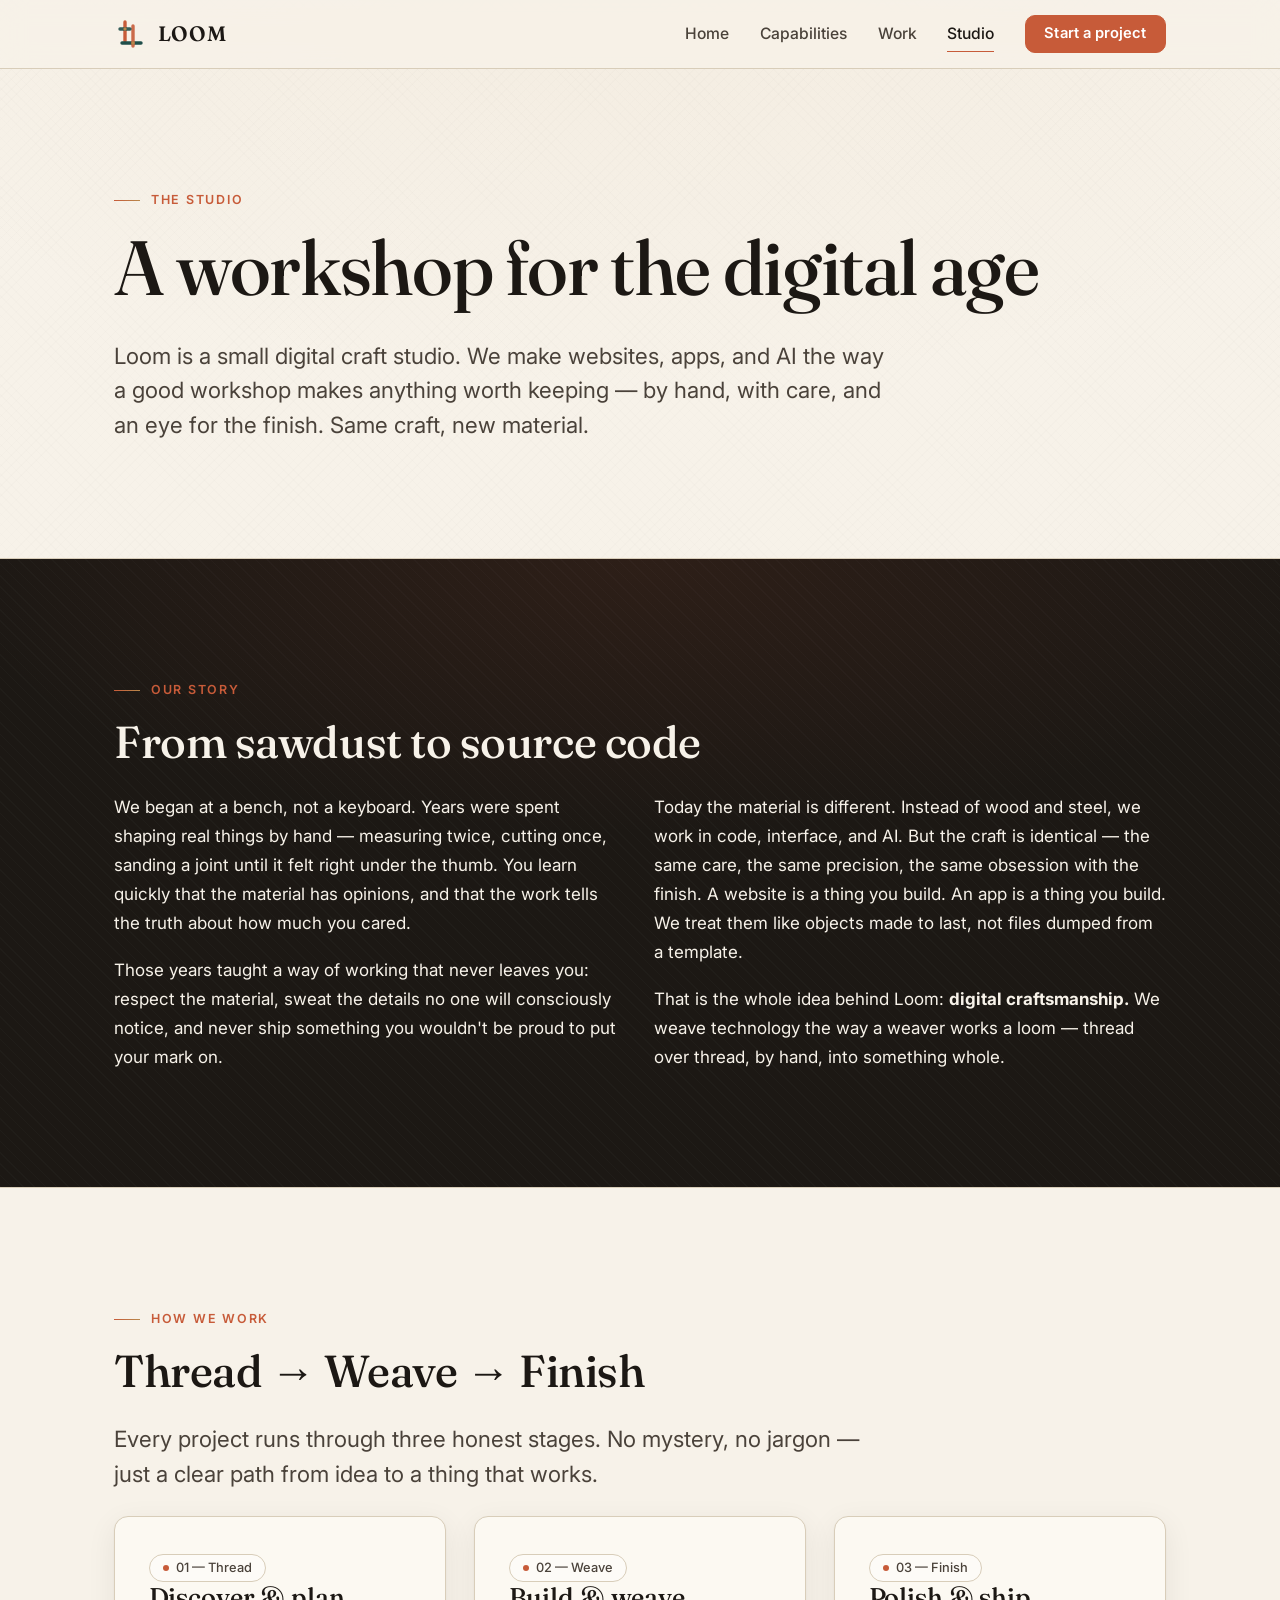
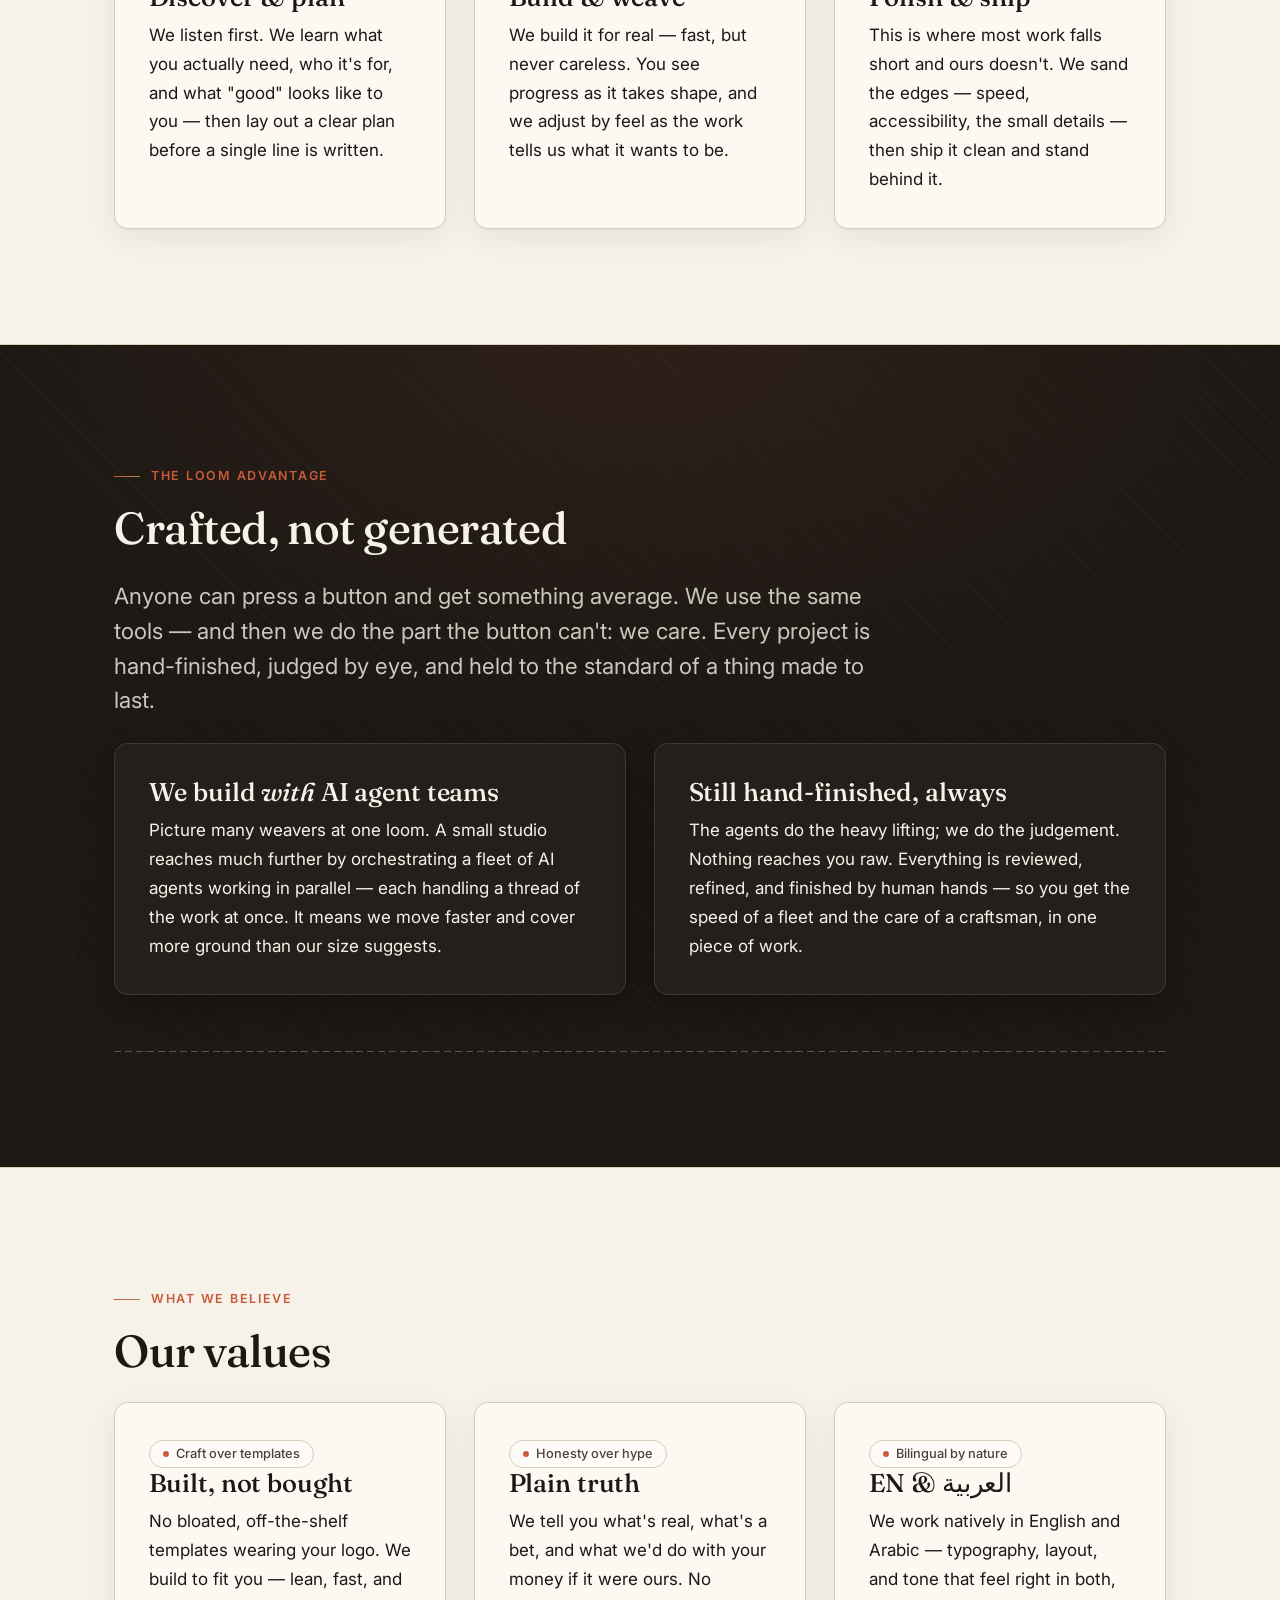
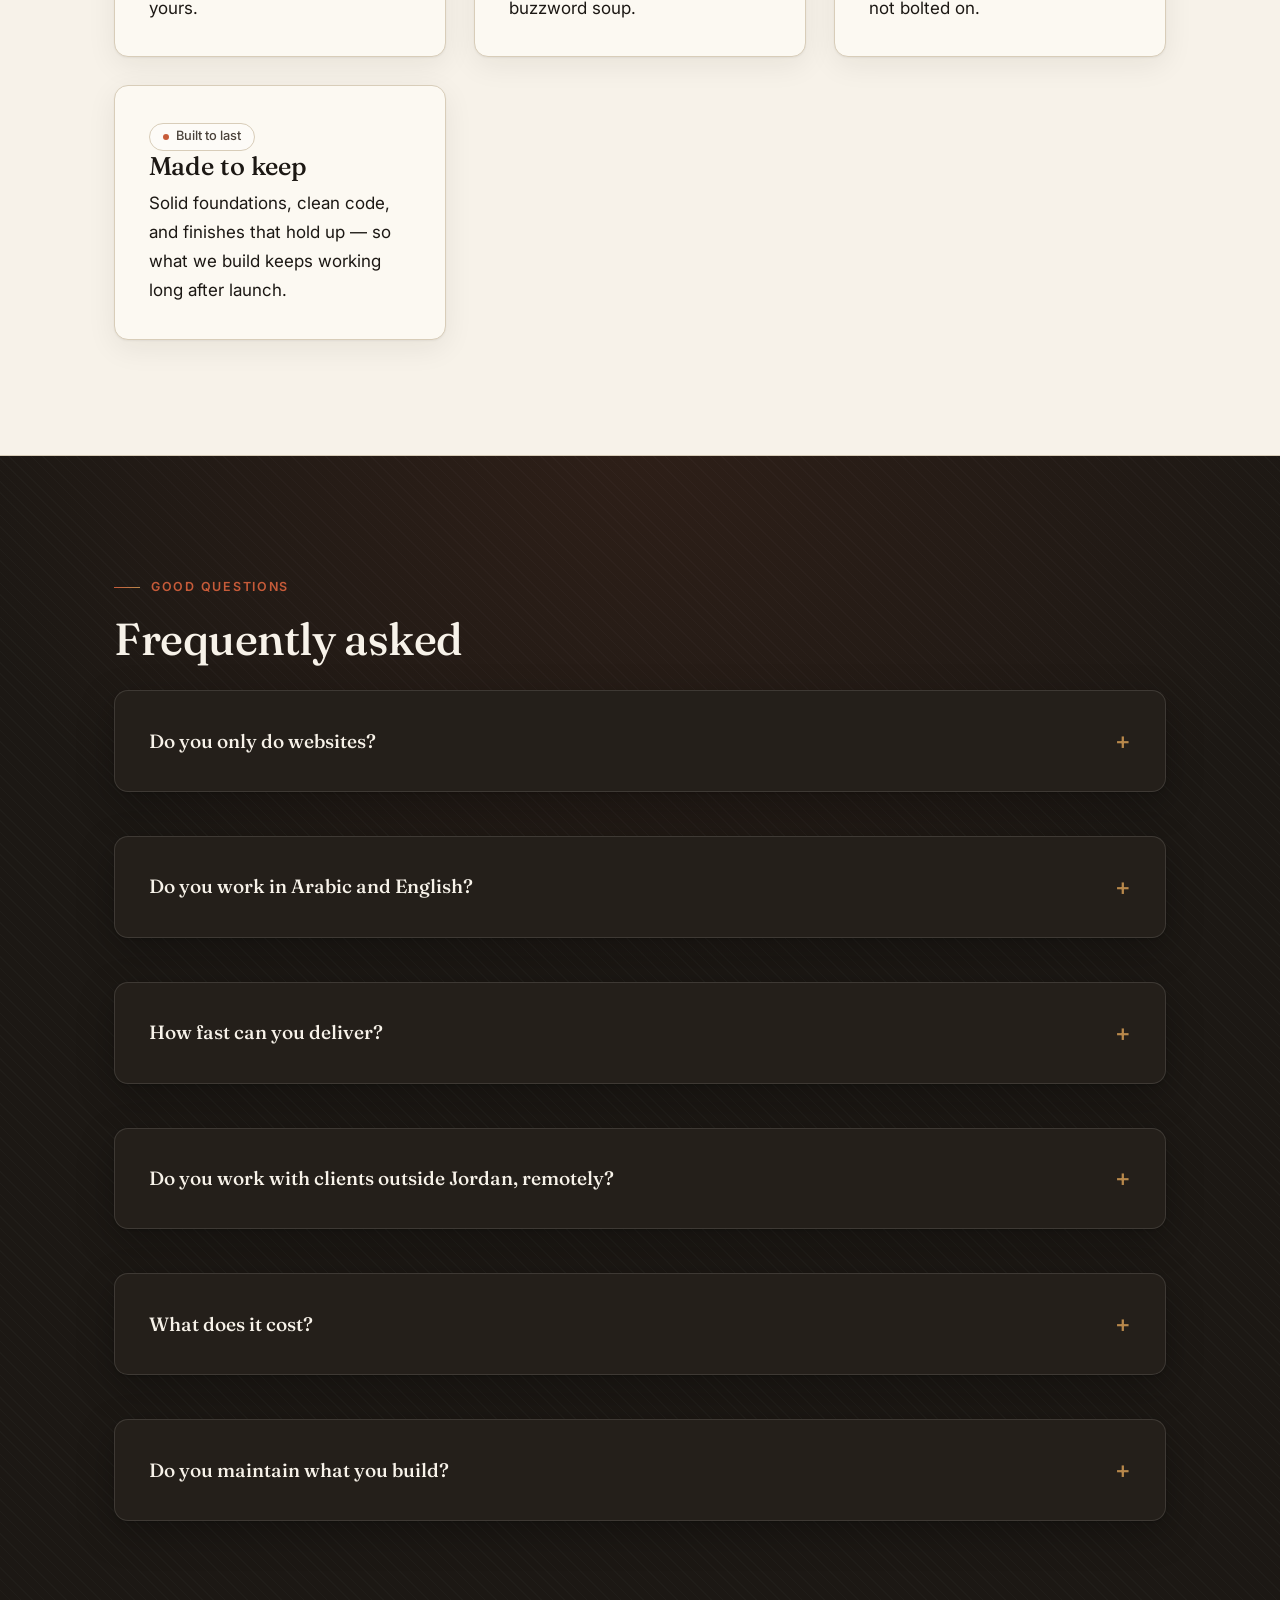
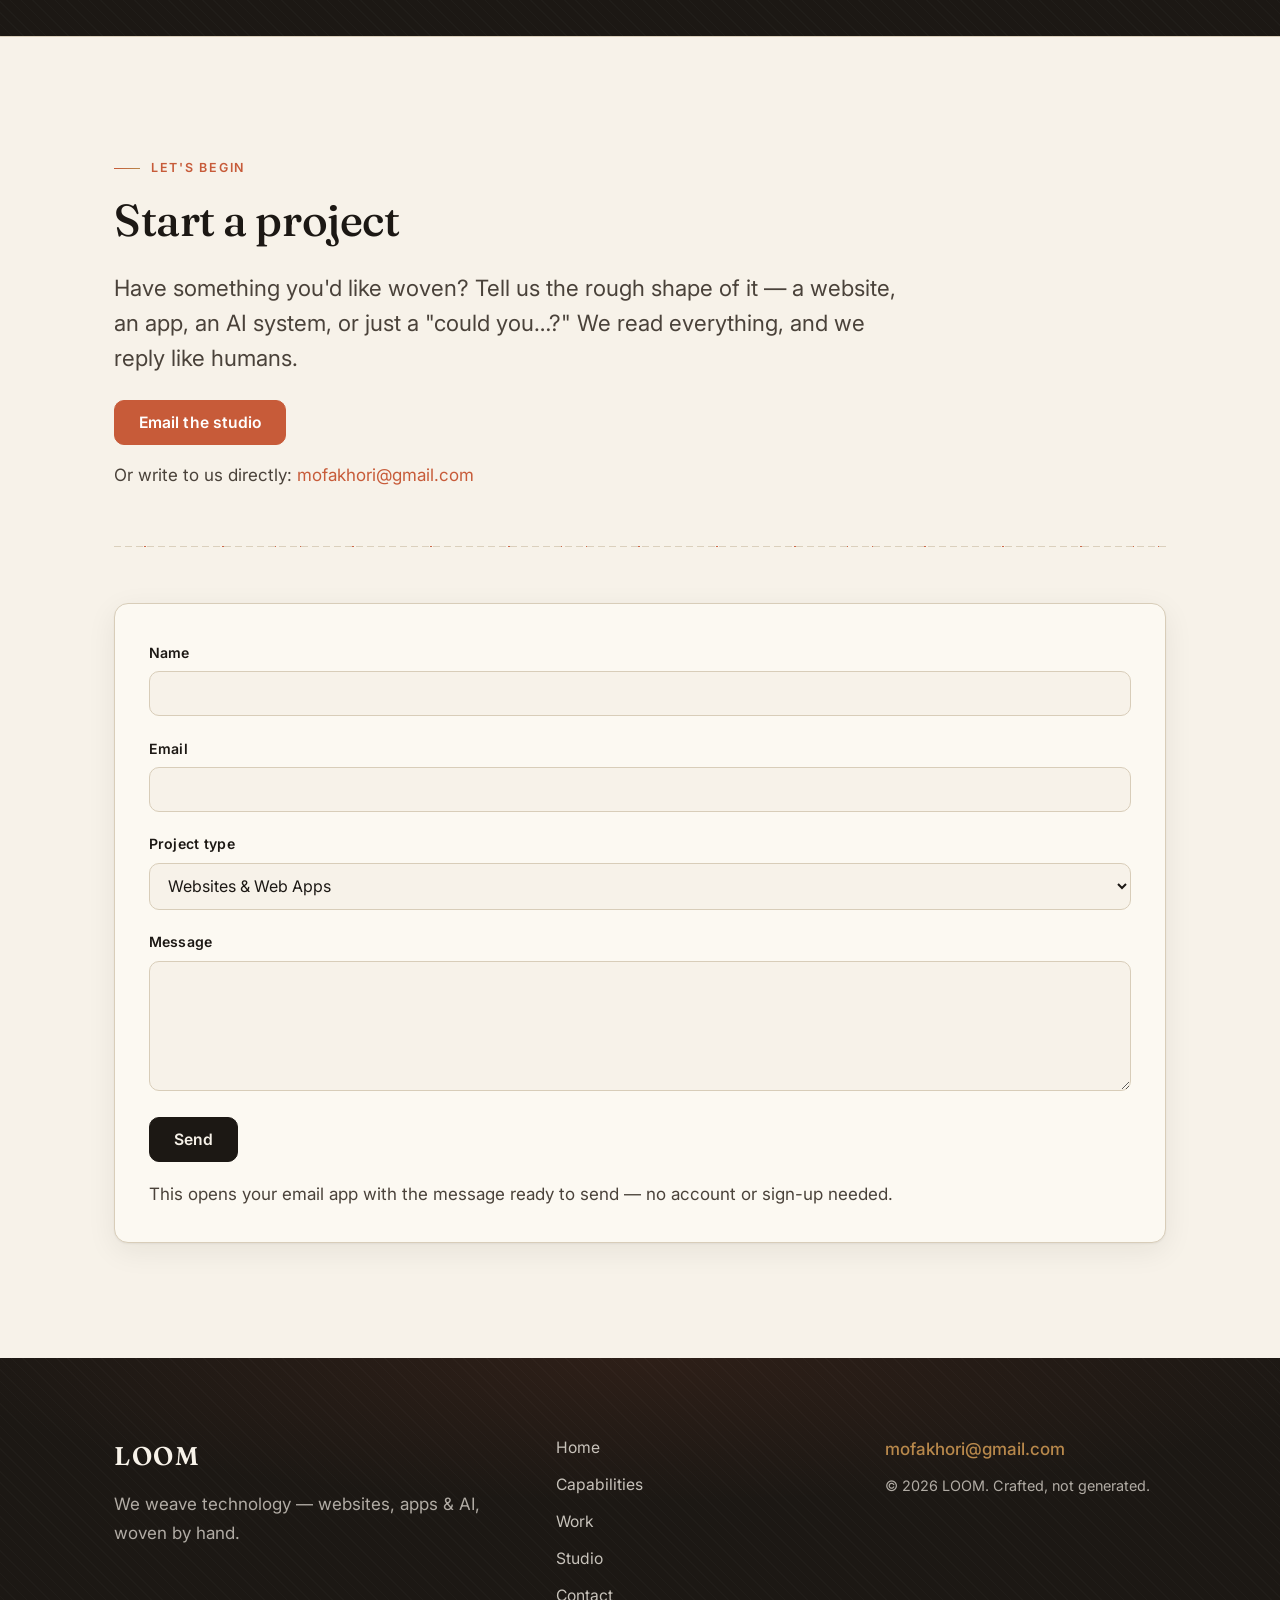
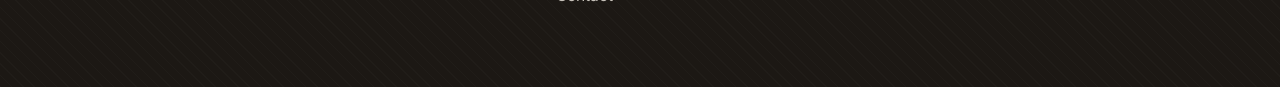
==== about.html @ 426b0809 "LOOM — digital craft studio portfolio (initial build) Brand identity + 4-page static portfolio (Home" ====
<!DOCTYPE html>
<html lang="en">
<head>
  <meta charset="UTF-8">
  <meta name="viewport" content="width=device-width, initial-scale=1.0">
  <title>Studio — LOOM</title>
  <meta name="description" content="LOOM is a digital craft studio — a maker who once crafted by hand, now crafting in code & AI. Our story, how we work, our values, and how to start a project.">
  <meta name="theme-color" content="#F7F2E9">
  <meta property="og:title" content="LOOM — We weave technology">
  <meta property="og:description" content="Websites, apps & AI, woven by hand. A digital craft studio.">
  <meta property="og:type" content="website">
  <meta property="og:image" content="assets/img/og.svg">
  <meta name="twitter:card" content="summary_large_image">
  <link rel="icon" href="assets/img/favicon.svg" type="image/svg+xml">
  <link rel="preconnect" href="https://fonts.googleapis.com">
  <link rel="preconnect" href="https://fonts.gstatic.com" crossorigin>
  <link href="https://fonts.googleapis.com/css2?family=Fraunces:opsz,wght@9..144,400;9..144,500;9..144,600&family=Inter:wght@400;500;600&display=swap" rel="stylesheet">
  <link rel="stylesheet" href="assets/css/loom.css">
</head>
<body>
<header class="nav">
  <div class="nav__inner wrap">
    <a class="nav__logo" href="index.html" aria-label="LOOM home">
      <img src="assets/img/logo.svg" alt="" width="34" height="34">
      <span>LOOM</span>
    </a>
    <button class="nav__toggle" aria-label="Menu" aria-expanded="false">
      <span></span><span></span><span></span>
    </button>
    <nav class="nav__links" aria-label="Primary">
      <a href="index.html">Home</a>
      <a href="services.html">Capabilities</a>
      <a href="work.html">Work</a>
      <a href="about.html" aria-current="page">Studio</a>
      <a class="btn btn--thread nav__cta" href="about.html#contact">Start a project</a>
    </nav>
  </div>
</header>

<main>

  <!-- PAGE HEADER -->
  <section class="section">
    <div class="wrap">
      <p class="eyebrow reveal">The Studio</p>
      <h1 class="display reveal">A workshop for the digital age</h1>
      <p class="lede reveal">Loom is a small digital craft studio. We make websites, apps, and AI the way a good workshop makes anything worth keeping — by hand, with care, and an eye for the finish. Same craft, new material.</p>
    </div>
  </section>

  <!-- THE STORY -->
  <section class="section section--ink">
    <div class="wrap">
      <p class="eyebrow reveal">Our story</p>
      <h2 class="reveal">From sawdust to source code</h2>
      <div class="grid grid-2">
        <div class="reveal">
          <p>We began at a bench, not a keyboard. Years were spent shaping real things by hand — measuring twice, cutting once, sanding a joint until it felt right under the thumb. You learn quickly that the material has opinions, and that the work tells the truth about how much you cared.</p>
          <p>Those years taught a way of working that never leaves you: respect the material, sweat the details no one will consciously notice, and never ship something you wouldn't be proud to put your mark on.</p>
        </div>
        <div class="reveal">
          <p>Today the material is different. Instead of wood and steel, we work in code, interface, and AI. But the craft is identical — the same care, the same precision, the same obsession with the finish. A website is a thing you build. An app is a thing you build. We treat them like objects made to last, not files dumped from a template.</p>
          <p>That is the whole idea behind Loom: <strong>digital craftsmanship.</strong> We weave technology the way a weaver works a loom — thread over thread, by hand, into something whole.</p>
        </div>
      </div>
    </div>
  </section>

  <!-- HOW WE WORK -->
  <section class="section">
    <div class="wrap">
      <p class="eyebrow reveal">How we work</p>
      <h2 class="reveal">Thread → Weave → Finish</h2>
      <p class="lede reveal">Every project runs through three honest stages. No mystery, no jargon — just a clear path from idea to a thing that works.</p>
      <div class="grid grid-3">
        <div class="card reveal">
          <span class="pill">01 — Thread</span>
          <h3>Discover &amp; plan</h3>
          <p>We listen first. We learn what you actually need, who it's for, and what "good" looks like to you — then lay out a clear plan before a single line is written.</p>
        </div>
        <div class="card reveal">
          <span class="pill">02 — Weave</span>
          <h3>Build &amp; weave</h3>
          <p>We build it for real — fast, but never careless. You see progress as it takes shape, and we adjust by feel as the work tells us what it wants to be.</p>
        </div>
        <div class="card reveal">
          <span class="pill">03 — Finish</span>
          <h3>Polish &amp; ship</h3>
          <p>This is where most work falls short and ours doesn't. We sand the edges — speed, accessibility, the small details — then ship it clean and stand behind it.</p>
        </div>
      </div>
    </div>
  </section>

  <!-- THE LOOM ADVANTAGE -->
  <section class="section section--ink">
    <div class="wrap">
      <p class="eyebrow reveal">The Loom advantage</p>
      <h2 class="reveal">Crafted, not generated</h2>
      <p class="lede reveal">Anyone can press a button and get something average. We use the same tools — and then we do the part the button can't: we care. Every project is hand-finished, judged by eye, and held to the standard of a thing made to last.</p>
      <div class="grid grid-2">
        <div class="card reveal">
          <h3>We build <em>with</em> AI agent teams</h3>
          <p>Picture many weavers at one loom. A small studio reaches much further by orchestrating a fleet of AI agents working in parallel — each handling a thread of the work at once. It means we move faster and cover more ground than our size suggests.</p>
        </div>
        <div class="card reveal">
          <h3>Still hand-finished, always</h3>
          <p>The agents do the heavy lifting; we do the judgement. Nothing reaches you raw. Everything is reviewed, refined, and finished by human hands — so you get the speed of a fleet and the care of a craftsman, in one piece of work.</p>
        </div>
      </div>
      <p class="thread-rule" aria-hidden="true"></p>
    </div>
  </section>

  <!-- VALUES -->
  <section class="section">
    <div class="wrap">
      <p class="eyebrow reveal">What we believe</p>
      <h2 class="reveal">Our values</h2>
      <div class="grid grid-3">
        <div class="card reveal">
          <span class="pill">Craft over templates</span>
          <h3>Built, not bought</h3>
          <p>No bloated, off-the-shelf templates wearing your logo. We build to fit you — lean, fast, and yours.</p>
        </div>
        <div class="card reveal">
          <span class="pill">Honesty over hype</span>
          <h3>Plain truth</h3>
          <p>We tell you what's real, what's a bet, and what we'd do with your money if it were ours. No buzzword soup.</p>
        </div>
        <div class="card reveal">
          <span class="pill">Bilingual by nature</span>
          <h3>EN &amp; العربية</h3>
          <p>We work natively in English and Arabic — typography, layout, and tone that feel right in both, not bolted on.</p>
        </div>
        <div class="card reveal">
          <span class="pill">Built to last</span>
          <h3>Made to keep</h3>
          <p>Solid foundations, clean code, and finishes that hold up — so what we build keeps working long after launch.</p>
        </div>
      </div>
    </div>
  </section>

  <!-- FAQ -->
  <section class="section section--ink">
    <div class="wrap">
      <p class="eyebrow reveal">Good questions</p>
      <h2 class="reveal">Frequently asked</h2>
      <div class="grid reveal">
        <details class="card">
          <summary>Do you only do websites?</summary>
          <p>No. Websites and web apps are our lead craft, but we also build AR &amp; custom apps, AI agent teams &amp; bots, CRM &amp; business systems, full-stack IT &amp; development, and brand &amp; design. If it can be woven from code and care, we can likely make it.</p>
        </details>
        <details class="card">
          <summary>Do you work in Arabic and English?</summary>
          <p>Yes — bilingual is in our nature, not an add-on. We design and build comfortably in both English and Arabic, including proper right-to-left layouts and Arabic typography that actually looks considered.</p>
        </details>
        <details class="card">
          <summary>How fast can you deliver?</summary>
          <p>Faster than our size suggests, because we build with parallel AI agent teams. The honest answer depends on the project — a focused site can move quickly, a larger app takes longer. Tell us your timeline and we'll be straight with you about what's realistic.</p>
        </details>
        <details class="card">
          <summary>Do you work with clients outside Jordan, remotely?</summary>
          <p>Yes. We're happy to work remotely with clients anywhere. Almost everything we do is digital, so distance is rarely an obstacle — clear communication matters far more than a shared postcode.</p>
        </details>
        <details class="card">
          <summary>What does it cost?</summary>
          <p>It depends — honestly. A small site, a full app, and an AI automation system are very different undertakings, so a fixed price tag here would be a guess. Tell us what you have in mind and your budget, and we'll shape something that fits. No surprises.</p>
        </details>
        <details class="card">
          <summary>Do you maintain what you build?</summary>
          <p>Yes. We don't believe in building something and walking away. We can keep what we make running, updated, and improving over time — ongoing care is part of treating the work like a thing made to last.</p>
        </details>
      </div>
    </div>
  </section>

  <!-- CONTACT -->
  <section class="section" id="contact">
    <div class="wrap">
      <p class="eyebrow reveal">Let's begin</p>
      <h2 class="reveal">Start a project</h2>
      <p class="lede reveal">Have something you'd like woven? Tell us the rough shape of it — a website, an app, an AI system, or just a "could you…?" We read everything, and we reply like humans.</p>

      <div class="reveal" style="margin: 1.5rem 0 2.5rem;">
        <a class="btn btn--thread" href="mailto:mofakhori@gmail.com?subject=New%20project%20with%20LOOM">Email the studio</a>
        <p class="muted" style="margin-top: 1rem;">Or write to us directly: <a href="mailto:mofakhori@gmail.com">mofakhori@gmail.com</a></p>
      </div>

      <p class="thread-rule" aria-hidden="true"></p>

      <div class="grid reveal">
        <form class="card" action="mailto:mofakhori@gmail.com" method="post" enctype="text/plain" aria-label="Start a project">
          <p>
            <label for="name">Name</label><br>
            <input type="text" id="name" name="Name" required autocomplete="name">
          </p>
          <p>
            <label for="email">Email</label><br>
            <input type="email" id="email" name="Email" required autocomplete="email">
          </p>
          <p>
            <label for="ptype">Project type</label><br>
            <select id="ptype" name="Project type">
              <option>Websites &amp; Web Apps</option>
              <option>AR &amp; Custom Apps</option>
              <option>AI Agent Teams &amp; Bots</option>
              <option>CRM &amp; Business Systems</option>
              <option>IT &amp; Development</option>
              <option>Brand &amp; Design</option>
            </select>
          </p>
          <p>
            <label for="message">Message</label><br>
            <textarea id="message" name="Message" rows="5" required></textarea>
          </p>
          <p>
            <button type="submit" class="btn btn--primary">Send</button>
          </p>
          <p class="muted">This opens your email app with the message ready to send — no account or sign-up needed.</p>
        </form>
      </div>
    </div>
  </section>

</main>

<footer class="footer section--ink">
  <div class="footer__inner wrap">
    <div class="footer__brand">
      <span class="footer__logo">LOOM</span>
      <p class="muted">We weave technology — websites, apps & AI, woven by hand.</p>
    </div>
    <nav class="footer__nav" aria-label="Footer">
      <a href="index.html">Home</a>
      <a href="services.html">Capabilities</a>
      <a href="work.html">Work</a>
      <a href="about.html">Studio</a>
      <a href="about.html#contact">Contact</a>
    </nav>
    <div class="footer__contact">
      <a href="mailto:mofakhori@gmail.com">mofakhori@gmail.com</a>
      <p class="muted">© <span data-year>2026</span> LOOM. Crafted, not generated.</p>
    </div>
  </div>
</footer>
<script src="assets/js/loom.js" defer></script>
</body>
</html>
---- assets/css/loom.css ----
/* ============================================================================
   LOOM — loom.css
   Digital craft studio. "We weave technology."
   Warm, editorial, handcrafted. Mobile-first. No frameworks.
   ========================================================================== */

/* ---------------------------------------------------------------------------
   1. Design tokens  (exactly per SPEC §1)
   ------------------------------------------------------------------------- */
:root {
  /* color tokens */
  --paper:      #F7F2E9;  /* warm parchment background */
  --paper-2:    #EFE7D8;  /* slightly deeper panel */
  --ink:        #1C1814;  /* near-black warm text */
  --ink-soft:   #4A423A;  /* secondary text */
  --thread:     #C75B39;  /* terracotta — primary accent (warp) */
  --thread-2:   #1F4E4A;  /* deep teal — secondary accent (weft) */
  --gold:       #B8884B;  /* woven gold — small highlights */
  --line:       #D8CDB9;  /* hairline borders on paper */
  --paper-card: #FCF9F2;  /* raised card surface */
  --shadow:     0 1px 2px rgba(28,24,20,.05), 0 8px 30px rgba(28,24,20,.07);

  /* derived helpers (kept here so pages never need to invent values) */
  --shadow-hover: 0 2px 4px rgba(28,24,20,.06), 0 18px 48px rgba(28,24,20,.12);
  --maxw: 1180px;
  --pad-x: clamp(1.25rem, 5vw, 4rem);
  --pad-y: clamp(4rem, 9vw, 8rem);
  --r-card: 14px;
  --r-btn: 10px;
  --r-pill: 999px;
  --ease: cubic-bezier(.22, .61, .36, 1);

  --font-display: 'Fraunces', Georgia, 'Times New Roman', serif;
  --font-body: 'Inter', system-ui, -apple-system, 'Segoe UI', sans-serif;
}

/* ---------------------------------------------------------------------------
   2. Reset & base
   ------------------------------------------------------------------------- */
*, *::before, *::after { box-sizing: border-box; }

html { -webkit-text-size-adjust: 100%; scroll-behavior: smooth; }

body {
  margin: 0;
  font-family: var(--font-body);
  font-size: 1.0625rem;
  line-height: 1.7;
  color: var(--ink);
  background-color: var(--paper);
  /* Subtle woven paper grain: two faint diagonal threads + a soft vignette.
     Cheap, GPU-free, gives the parchment a handmade tooth. */
  background-image:
    repeating-linear-gradient(
      45deg,
      rgba(28, 24, 20, .013) 0,
      rgba(28, 24, 20, .013) 1px,
      transparent 1px,
      transparent 7px),
    repeating-linear-gradient(
      -45deg,
      rgba(28, 24, 20, .013) 0,
      rgba(28, 24, 20, .013) 1px,
      transparent 1px,
      transparent 7px),
    radial-gradient(120% 90% at 50% -10%, rgba(184, 136, 75, .06), transparent 60%);
  background-attachment: fixed;
  -webkit-font-smoothing: antialiased;
  -moz-osx-font-smoothing: grayscale;
  text-rendering: optimizeLegibility;
  overflow-x: hidden;
}

img, svg, canvas { display: block; max-width: 100%; }
img { height: auto; }

a { color: var(--thread); text-decoration: none; transition: color .25s var(--ease); }
a:hover { color: var(--thread-2); }

p { margin: 0 0 1.1em; }
p:last-child { margin-bottom: 0; }

ul, ol { margin: 0 0 1.1em; padding-left: 1.2em; }

hr { border: 0; height: 1px; background: var(--line); margin: 0; }

::selection { background: var(--thread); color: var(--paper); }

/* ---------------------------------------------------------------------------
   3. Headings & type utilities
   ------------------------------------------------------------------------- */
h1, h2, h3, h4 {
  font-family: var(--font-display);
  font-weight: 500;
  font-optical-sizing: auto;
  line-height: 1.08;
  letter-spacing: -0.01em;
  color: var(--ink);
  margin: 0 0 .6em;
  text-wrap: balance;
}
h1 { font-size: clamp(2.6rem, 6vw, 5rem); font-weight: 500; }
h2 { font-size: clamp(1.9rem, 3.5vw, 3rem); }
h3 { font-size: clamp(1.2rem, 2vw, 1.6rem); line-height: 1.2; letter-spacing: -0.005em; }
h4 { font-size: 1.15rem; line-height: 1.3; }

.display {
  font-family: var(--font-display);
  font-weight: 500;
  font-size: clamp(2.6rem, 6vw, 5rem);
  line-height: 1.04;
  letter-spacing: -0.018em;
  margin: 0 0 .4em;
  text-wrap: balance;
}

.eyebrow {
  display: inline-block;
  font-family: var(--font-body);
  font-size: .78rem;
  font-weight: 600;
  letter-spacing: .14em;
  text-transform: uppercase;
  color: var(--thread);
  margin: 0 0 1.1rem;
}
/* tiny woven tick before an eyebrow */
.eyebrow::before {
  content: "";
  display: inline-block;
  width: 1.6rem;
  height: 1px;
  margin-right: .7rem;
  vertical-align: middle;
  background: linear-gradient(90deg, var(--thread), var(--gold));
}

.lede {
  font-size: clamp(1.15rem, 2vw, 1.4rem);
  line-height: 1.55;
  color: var(--ink-soft);
  font-weight: 400;
  max-width: 56ch;
}

.muted { color: var(--ink-soft); }

/* ---------------------------------------------------------------------------
   4. Layout — .wrap / .section / .grid
   ------------------------------------------------------------------------- */
.wrap {
  width: 100%;
  max-width: var(--maxw);
  margin-inline: auto;
  padding-inline: var(--pad-x);
}

.section {
  padding-block: var(--pad-y);
  position: relative;
}
/* hairline top rule between stacked sections, woven feel */
.section + .section { border-top: 1px solid var(--line); }

.section--ink {
  background-color: var(--ink);
  color: var(--paper);
  border-top: 0;
  background-image:
    repeating-linear-gradient(
      45deg,
      rgba(247, 242, 233, .018) 0,
      rgba(247, 242, 233, .018) 1px,
      transparent 1px,
      transparent 8px),
    radial-gradient(100% 80% at 50% 0%, rgba(199, 91, 57, .10), transparent 55%);
}
.section--ink h1, .section--ink h2, .section--ink h3, .section--ink h4 { color: var(--paper); }
.section--ink .muted { color: rgba(247, 242, 233, .68); }
.section--ink .lede { color: rgba(247, 242, 233, .8); }
.section--ink a { color: var(--gold); }
.section--ink a:hover { color: var(--thread); }
.section--ink .thread-rule { opacity: .35; }

.grid, .grid-2, .grid-3 { display: grid; gap: clamp(1rem, 2.5vw, 1.75rem); }
.grid-2 { grid-template-columns: 1fr; }
.grid-3 { grid-template-columns: 1fr; }

@media (min-width: 720px) {
  .grid-2 { grid-template-columns: repeat(2, 1fr); }
  .grid-3 { grid-template-columns: repeat(2, 1fr); }
}
@media (min-width: 1000px) {
  .grid-3 { grid-template-columns: repeat(3, 1fr); }
}

/* ---------------------------------------------------------------------------
   5. Buttons — tactile, subtle hover lift
   ------------------------------------------------------------------------- */
.btn {
  --btn-bg: var(--paper-card);
  --btn-fg: var(--ink);
  --btn-bd: var(--line);
  display: inline-flex;
  align-items: center;
  justify-content: center;
  gap: .55rem;
  font-family: var(--font-body);
  font-size: .98rem;
  font-weight: 600;
  line-height: 1;
  letter-spacing: .005em;
  padding: .85rem 1.5rem;
  border-radius: var(--r-btn);
  border: 1px solid var(--btn-bd);
  background: var(--btn-bg);
  color: var(--btn-fg);
  cursor: pointer;
  text-align: center;
  transition: transform .22s var(--ease),
              box-shadow .22s var(--ease),
              background-color .22s var(--ease),
              color .22s var(--ease),
              border-color .22s var(--ease);
  will-change: transform;
}
.btn:hover {
  transform: translateY(-2px);
  box-shadow: var(--shadow);
}
.btn:active { transform: translateY(0); box-shadow: var(--shadow); }

.btn--primary {
  --btn-bg: var(--ink);
  --btn-fg: var(--paper);
  --btn-bd: var(--ink);
}
.btn--primary:hover {
  --btn-bg: #2a241e;
  box-shadow: 0 10px 26px rgba(28, 24, 20, .28);
}

.btn--ghost {
  --btn-bg: transparent;
  --btn-fg: var(--ink);
  --btn-bd: var(--line);
}
.btn--ghost:hover {
  --btn-bd: var(--ink);
  --btn-fg: var(--ink);
  background: rgba(28, 24, 20, .03);
}

.btn--thread {
  --btn-bg: var(--thread);
  --btn-fg: #fff;
  --btn-bd: var(--thread);
}
.btn--thread:hover {
  --btn-bg: #b94e2f;
  --btn-bd: #b94e2f;
  color: #fff;
  box-shadow: 0 10px 26px rgba(199, 91, 57, .32);
}

/* On dark bands keep ghost buttons legible */
.section--ink .btn--ghost {
  --btn-fg: var(--paper);
  --btn-bd: rgba(247, 242, 233, .28);
}
.section--ink .btn--ghost:hover {
  --btn-bd: var(--paper);
  background: rgba(247, 242, 233, .06);
  color: var(--paper);
}

/* ---------------------------------------------------------------------------
   6. Cards — paper-card, gentle hover raise
   ------------------------------------------------------------------------- */
.card {
  position: relative;
  background: var(--paper-card);
  border: 1px solid var(--line);
  border-radius: var(--r-card);
  padding: clamp(1.4rem, 3vw, 2.1rem);
  box-shadow: var(--shadow);
  transition: transform .3s var(--ease),
              box-shadow .3s var(--ease),
              border-color .3s var(--ease);
}
/* woven thread accent that grows along the top edge on hover */
.card::after {
  content: "";
  position: absolute;
  left: clamp(1.4rem, 3vw, 2.1rem);
  top: -1px;
  height: 2px;
  width: 0;
  border-radius: 2px;
  background: linear-gradient(90deg, var(--thread), var(--gold));
  transition: width .45s var(--ease);
}
.card:hover {
  transform: translateY(-4px);
  box-shadow: var(--shadow-hover);
  border-color: #cdbfa3;
}
.card:hover::after { width: 2.4rem; }

.card h3 { margin-bottom: .5rem; }
.card > :last-child { margin-bottom: 0; }

.section--ink .card {
  background: #241f1a;
  border-color: rgba(247, 242, 233, .12);
  box-shadow: 0 1px 2px rgba(0,0,0,.2), 0 12px 36px rgba(0,0,0,.28);
}
.section--ink .card:hover { border-color: rgba(247, 242, 233, .24); }

/* ---------------------------------------------------------------------------
   7. Pills & tags
   ------------------------------------------------------------------------- */
.pill {
  display: inline-flex;
  align-items: center;
  gap: .4rem;
  font-size: .8rem;
  font-weight: 500;
  line-height: 1;
  padding: .42rem .85rem;
  border: 1px solid var(--line);
  border-radius: var(--r-pill);
  color: var(--ink-soft);
  background: rgba(255, 255, 255, .35);
  white-space: nowrap;
}
.pill::before {
  content: "";
  width: 6px; height: 6px;
  border-radius: 50%;
  background: var(--thread);
}
.section--ink .pill {
  color: rgba(247, 242, 233, .82);
  border-color: rgba(247, 242, 233, .2);
  background: rgba(247, 242, 233, .05);
}

/* ---------------------------------------------------------------------------
   8. Thread rule — woven divider
   ------------------------------------------------------------------------- */
.thread-rule {
  height: 1px;
  border: 0;
  margin: clamp(2rem, 5vw, 3.5rem) 0;
  background-image:
    repeating-linear-gradient(
      90deg,
      var(--line) 0,
      var(--line) 7px,
      transparent 7px,
      transparent 11px),
    repeating-linear-gradient(
      90deg,
      var(--thread) 0,
      var(--thread) 2px,
      transparent 2px,
      transparent 26px);
  background-position: 0 0, 4px 0;
  opacity: .9;
}

/* ---------------------------------------------------------------------------
   9. Navigation
   ------------------------------------------------------------------------- */
.nav {
  position: sticky;
  top: 0;
  z-index: 100;
  background: rgba(247, 242, 233, .82);
  -webkit-backdrop-filter: saturate(140%) blur(12px);
  backdrop-filter: saturate(140%) blur(12px);
  border-bottom: 1px solid var(--line);
}
.nav__inner {
  display: flex;
  align-items: center;
  justify-content: space-between;
  gap: 1rem;
  min-height: 68px;
  padding-block: .6rem;
}

.nav__logo {
  display: inline-flex;
  align-items: center;
  gap: .6rem;
  color: var(--ink);
  font-family: var(--font-display);
  font-weight: 600;
  font-size: 1.3rem;
  letter-spacing: .04em;
}
.nav__logo span { line-height: 1; }
.nav__logo img { width: 34px; height: 34px; }
.nav__logo:hover { color: var(--ink); }
.nav__logo:hover img { transform: rotate(-4deg); }
.nav__logo img { transition: transform .4s var(--ease); }

.nav__links {
  display: flex;
  align-items: center;
  gap: clamp(1rem, 2.4vw, 2rem);
}
.nav__links a:not(.nav__cta) {
  position: relative;
  color: var(--ink-soft);
  font-weight: 500;
  font-size: .98rem;
  padding: .35rem 0;
}
.nav__links a:not(.nav__cta)::after {
  content: "";
  position: absolute;
  left: 0; right: 100%;
  bottom: .05rem;
  height: 1.5px;
  background: var(--thread);
  transition: right .3s var(--ease);
}
.nav__links a:not(.nav__cta):hover,
.nav__links a[aria-current="page"] { color: var(--ink); }
.nav__links a:not(.nav__cta):hover::after,
.nav__links a[aria-current="page"]::after { right: 0; }

.nav__cta { padding: .65rem 1.15rem; font-size: .92rem; }

/* hamburger — hidden on desktop */
.nav__toggle {
  display: none;
  width: 44px; height: 44px;
  padding: 0;
  border: 1px solid var(--line);
  border-radius: var(--r-btn);
  background: var(--paper-card);
  cursor: pointer;
  flex-direction: column;
  align-items: center;
  justify-content: center;
  gap: 5px;
  transition: border-color .25s var(--ease), background .25s var(--ease);
}
.nav__toggle span {
  display: block;
  width: 19px; height: 2px;
  border-radius: 2px;
  background: var(--ink);
  transition: transform .3s var(--ease), opacity .25s var(--ease);
}
.nav__toggle:hover { border-color: var(--ink); }
.nav__toggle[aria-expanded="true"] span:nth-child(1) { transform: translateY(7px) rotate(45deg); }
.nav__toggle[aria-expanded="true"] span:nth-child(2) { opacity: 0; }
.nav__toggle[aria-expanded="true"] span:nth-child(3) { transform: translateY(-7px) rotate(-45deg); }

/* Mobile nav */
@media (max-width: 859px) {
  .nav__toggle { display: inline-flex; }
  .nav__links {
    position: absolute;
    left: 0; right: 0; top: 100%;
    flex-direction: column;
    align-items: stretch;
    gap: 0;
    padding: .5rem var(--pad-x) 1.4rem;
    background: var(--paper);
    border-bottom: 1px solid var(--line);
    box-shadow: var(--shadow);
    /* collapsed state */
    max-height: 0;
    overflow: hidden;
    opacity: 0;
    pointer-events: none;
    transform: translateY(-6px);
    transition: max-height .4s var(--ease), opacity .3s var(--ease), transform .3s var(--ease);
  }
  .nav__links.open {
    max-height: 70vh;
    opacity: 1;
    pointer-events: auto;
    transform: translateY(0);
  }
  .nav__links a:not(.nav__cta) {
    padding: .9rem .2rem;
    font-size: 1.1rem;
    border-bottom: 1px solid var(--line);
  }
  .nav__links a:not(.nav__cta)::after { display: none; }
  .nav__cta { margin-top: 1.1rem; align-self: flex-start; }
}

/* ---------------------------------------------------------------------------
   10. Hero (used by home; canvas + layered content)
   ------------------------------------------------------------------------- */
.hero {
  position: relative;
  overflow: hidden;
  isolation: isolate;
}
.hero__canvas {
  position: absolute;
  inset: 0;
  width: 100%;
  height: 100%;
  z-index: -1;
  opacity: .9;
}
/* gentle parchment fade so text stays legible over the weave */
.hero::after {
  content: "";
  position: absolute;
  inset: 0;
  z-index: -1;
  pointer-events: none;
  background: linear-gradient(
    180deg,
    rgba(247, 242, 233, .35) 0%,
    rgba(247, 242, 233, .55) 55%,
    var(--paper) 100%);
}

/* ---------------------------------------------------------------------------
   11. Footer
   ------------------------------------------------------------------------- */
.footer { padding-block: clamp(3rem, 6vw, 5rem); }
.footer__inner {
  display: grid;
  gap: clamp(2rem, 5vw, 3rem);
  grid-template-columns: 1fr;
}
@media (min-width: 760px) {
  .footer__inner { grid-template-columns: 1.4fr 1fr 1fr; align-items: start; }
}

.footer__brand { max-width: 34ch; }
.footer__logo {
  display: inline-block;
  font-family: var(--font-display);
  font-weight: 600;
  font-size: 1.6rem;
  letter-spacing: .06em;
  color: var(--paper);
  margin-bottom: .7rem;
}

.footer__nav {
  display: flex;
  flex-direction: column;
  gap: .65rem;
}
.footer__nav a {
  color: rgba(247, 242, 233, .78);
  font-size: .98rem;
  width: fit-content;
}
.footer__nav a:hover { color: var(--gold); }

.footer__contact { display: flex; flex-direction: column; gap: .6rem; }
.footer__contact a {
  color: var(--gold);
  font-weight: 500;
  width: fit-content;
}
.footer__contact a:hover { color: var(--thread); }
.footer__contact .muted { font-size: .9rem; margin: 0; }

/* ---------------------------------------------------------------------------
   12. Scroll reveal
   ------------------------------------------------------------------------- */
.reveal {
  opacity: 0;
  transform: translateY(16px);
  transition: opacity .7s var(--ease), transform .7s var(--ease);
}
.reveal.is-in {
  opacity: 1;
  transform: none;
}
/* small stagger helpers (optional for page agents) */
.reveal[data-delay="1"] { transition-delay: .08s; }
.reveal[data-delay="2"] { transition-delay: .16s; }
.reveal[data-delay="3"] { transition-delay: .24s; }
.reveal[data-delay="4"] { transition-delay: .32s; }

/* ---------------------------------------------------------------------------
   13. Focus states — visible, warm, accessible
   ------------------------------------------------------------------------- */
:focus-visible {
  outline: 2px solid var(--thread);
  outline-offset: 3px;
  border-radius: 4px;
}
.btn:focus-visible { outline-offset: 3px; }
.nav__links a:focus-visible,
.footer__nav a:focus-visible,
.footer__contact a:focus-visible { outline-offset: 4px; }

/* ---------------------------------------------------------------------------
   14. Reduced motion
   ------------------------------------------------------------------------- */
@media (prefers-reduced-motion: reduce) {
  html { scroll-behavior: auto; }
  *, *::before, *::after {
    animation-duration: .001ms !important;
    animation-iteration-count: 1 !important;
    transition-duration: .001ms !important;
    scroll-behavior: auto !important;
  }
  .reveal { opacity: 1; transform: none; }
  .nav__logo img { transition: none; }
}

/* ===========================================================================
   15. PAGE COMPONENTS — Home (index.html)
   =========================================================================== */

/* Hero layout (base .hero defined in §10) */
.hero {
  display: flex;
  align-items: center;
  min-height: min(88vh, 820px);
  padding-block: clamp(4rem, 11vh, 8.5rem);
}
.hero__inner { position: relative; z-index: 1; }
.hero__inner .display { margin-bottom: .35em; }
.hero__inner .lede { margin-bottom: 2rem; max-width: 46ch; }
.hero__cta { display: flex; flex-wrap: wrap; gap: .9rem; margin-bottom: 1.5rem; }
.hero__trust { font-size: .92rem; margin: 0; color: var(--ink-soft); }

/* Positioning statement */
.positioning { max-width: 62ch; margin-inline: auto; text-align: center; }
.positioning__text {
  font-family: var(--font-display);
  font-weight: 400;
  font-size: clamp(1.45rem, 3.2vw, 2.15rem);
  line-height: 1.4;
  letter-spacing: -0.01em;
  color: var(--ink);
  margin-bottom: 1.1rem;
}
.positioning__text em { font-style: italic; color: var(--thread); }
.positioning__sign {
  font-size: .82rem;
  font-weight: 600;
  letter-spacing: .14em;
  text-transform: uppercase;
  color: var(--thread);
  margin: 0;
}

/* Section headers & "more" links */
.section__head { max-width: 60ch; margin-bottom: clamp(2rem, 4vw, 3rem); }
.section__head .lede { margin-top: .5rem; }
.section__more { margin-top: clamp(1.8rem, 3vw, 2.5rem); margin-bottom: 0; }

.link-arrow {
  display: inline-flex;
  align-items: center;
  gap: .45rem;
  font-weight: 600;
  color: var(--thread);
}
.link-arrow:hover { color: var(--thread-2); gap: .7rem; }
.link-arrow { transition: gap .25s var(--ease), color .25s var(--ease); }

/* Icon chips inside cards */
.card__icon {
  display: inline-flex;
  align-items: center;
  justify-content: center;
  width: 3rem;
  height: 3rem;
  margin-bottom: 1.1rem;
  border-radius: 12px;
  color: var(--thread);
  background: linear-gradient(150deg, rgba(199,91,57,.12), rgba(184,136,75,.10));
  border: 1px solid var(--line);
}
.card__icon svg { width: 1.5rem; height: 1.5rem; }

/* Work teaser cards (anchor cards) */
a.card--work { display: flex; flex-direction: column; color: inherit; }
a.card--work:hover { color: inherit; }
.card--work .eyebrow { color: var(--thread); margin-bottom: .8rem; }
.card--work h3 { color: var(--ink); }
.card--work .link-arrow { margin-top: 1.1rem; }

/* Differentiator band */
.differ {
  display: grid;
  gap: clamp(2rem, 5vw, 4rem);
  grid-template-columns: 1fr;
  align-items: center;
}
@media (min-width: 880px) { .differ { grid-template-columns: 1.25fr .9fr; } }
.differ__copy > :last-child { margin-bottom: 0; }
.differ__stats { list-style: none; margin: 0; padding: 0; display: grid; gap: 1rem; }
.differ__stats li {
  display: flex;
  flex-direction: column;
  gap: .2rem;
  padding: 1.05rem 1.25rem;
  border: 1px solid rgba(247,242,233,.14);
  border-radius: var(--r-card);
  background: rgba(247,242,233,.03);
}
.differ__num { font-family: var(--font-display); font-weight: 500; font-size: 1.5rem; color: var(--gold); }
.differ__lbl { font-size: .92rem; color: rgba(247,242,233,.68); }

/* Soft band + process */
.section--soft { background-color: var(--paper-2); }
.process { list-style: none; padding: 0; margin: 0; }
.process__step {
  display: inline-block;
  font-family: var(--font-display);
  font-weight: 500;
  font-size: 1.6rem;
  color: var(--thread);
  margin-bottom: .35rem;
}

/* Final CTA */
.cta-final { max-width: 48ch; margin-inline: auto; text-align: center; }
.cta-final .hero__cta { justify-content: center; margin-top: 1.8rem; margin-bottom: 0; }
.section--ink .display { color: var(--paper); }

/* ===========================================================================
   16. PAGE COMPONENTS — Capabilities (services.html)
   =========================================================================== */
.cap-header { max-width: 64ch; }
.cap { display: grid; gap: clamp(1.8rem, 4.5vw, 3.5rem); align-items: center; }
.cap__text .eyebrow { margin-bottom: .85rem; }
.cap__text > :last-child { margin-bottom: 0; }
.cap__icon {
  display: inline-flex;
  align-items: center;
  justify-content: center;
  width: 3.4rem;
  height: 3.4rem;
  margin-bottom: 1.2rem;
  border-radius: 14px;
  color: var(--thread);
  background: linear-gradient(150deg, rgba(199,91,57,.12), rgba(184,136,75,.10));
  border: 1px solid var(--line);
}
.cap__icon svg { width: 1.9rem; height: 1.9rem; }
.section--ink .cap__icon {
  color: var(--gold);
  background: rgba(247,242,233,.05);
  border-color: rgba(247,242,233,.16);
}

/* Decorative woven visual panel */
.cap__visual {
  position: relative;
  min-height: 260px;
  border-radius: var(--r-card);
  border: 1px solid var(--line);
  overflow: hidden;
  background: var(--paper-card);
  box-shadow: var(--shadow);
}
.section--ink .cap__visual { border-color: rgba(247,242,233,.16); background: #241f1a; }
.cap__weave {
  position: absolute;
  inset: 0;
  background-image:
    repeating-linear-gradient(45deg, rgba(199,91,57,.16) 0 2px, transparent 2px 13px),
    repeating-linear-gradient(-45deg, rgba(31,78,74,.15) 0 2px, transparent 2px 13px),
    radial-gradient(120% 100% at 30% 20%, rgba(184,136,75,.14), transparent 60%);
}
.section--ink .cap__weave {
  background-image:
    repeating-linear-gradient(45deg, rgba(199,91,57,.30) 0 2px, transparent 2px 13px),
    repeating-linear-gradient(-45deg, rgba(184,136,75,.22) 0 2px, transparent 2px 13px),
    radial-gradient(120% 100% at 30% 20%, rgba(199,91,57,.18), transparent 60%);
}

/* Deliverable pill rows */
.pill-row { display: flex; flex-wrap: wrap; gap: .5rem; margin-top: 1.4rem; }

/* Capabilities process + closing CTA */
.cap-process { max-width: 60ch; margin-bottom: clamp(2rem, 4vw, 3rem); }
.cap-process__num {
  display: inline-block;
  font-family: var(--font-display);
  font-weight: 500;
  font-size: 1.6rem;
  color: var(--gold);
  margin-bottom: .35rem;
}
.cap-cta { max-width: 54ch; }
.cap-cta__btns { display: flex; flex-wrap: wrap; gap: .9rem; margin-top: 1.6rem; }

/* ===========================================================================
   17. FORMS & DETAILS (about.html contact form + FAQ)
   =========================================================================== */
form label {
  display: inline-block;
  font-weight: 600;
  font-size: .88rem;
  letter-spacing: .02em;
  margin-bottom: .4rem;
  color: var(--ink);
}
form input, form select, form textarea {
  width: 100%;
  font-family: var(--font-body);
  font-size: 1rem;
  color: var(--ink);
  background: var(--paper);
  border: 1px solid var(--line);
  border-radius: 10px;
  padding: .72rem .9rem;
  transition: border-color .2s var(--ease), box-shadow .2s var(--ease);
}
form input:focus, form select:focus, form textarea:focus {
  outline: none;
  border-color: var(--thread);
  box-shadow: 0 0 0 3px rgba(199,91,57,.16);
}
form textarea { resize: vertical; min-height: 130px; }
form p { margin-bottom: 1.1rem; }
form p:last-child { margin-bottom: 0; }

details.card { cursor: pointer; }
details.card + details.card { margin-top: 1rem; }
details.card summary {
  font-family: var(--font-display);
  font-weight: 500;
  font-size: clamp(1.05rem, 1.8vw, 1.2rem);
  color: var(--ink);
  list-style: none;
  display: flex;
  align-items: center;
  justify-content: space-between;
  gap: 1rem;
}
details.card summary::-webkit-details-marker { display: none; }
details.card summary::after {
  content: "+";
  font-family: var(--font-body);
  font-size: 1.5rem;
  line-height: 1;
  color: var(--thread);
  transition: transform .3s var(--ease);
}
details.card[open] summary::after { transform: rotate(45deg); }
details.card p { margin: 1rem 0 0; color: var(--ink-soft); }
.section--ink details.card summary { color: var(--paper); }
.section--ink details.card summary::after { color: var(--gold); }
.section--ink details.card p { color: rgba(247,242,233,.72); }
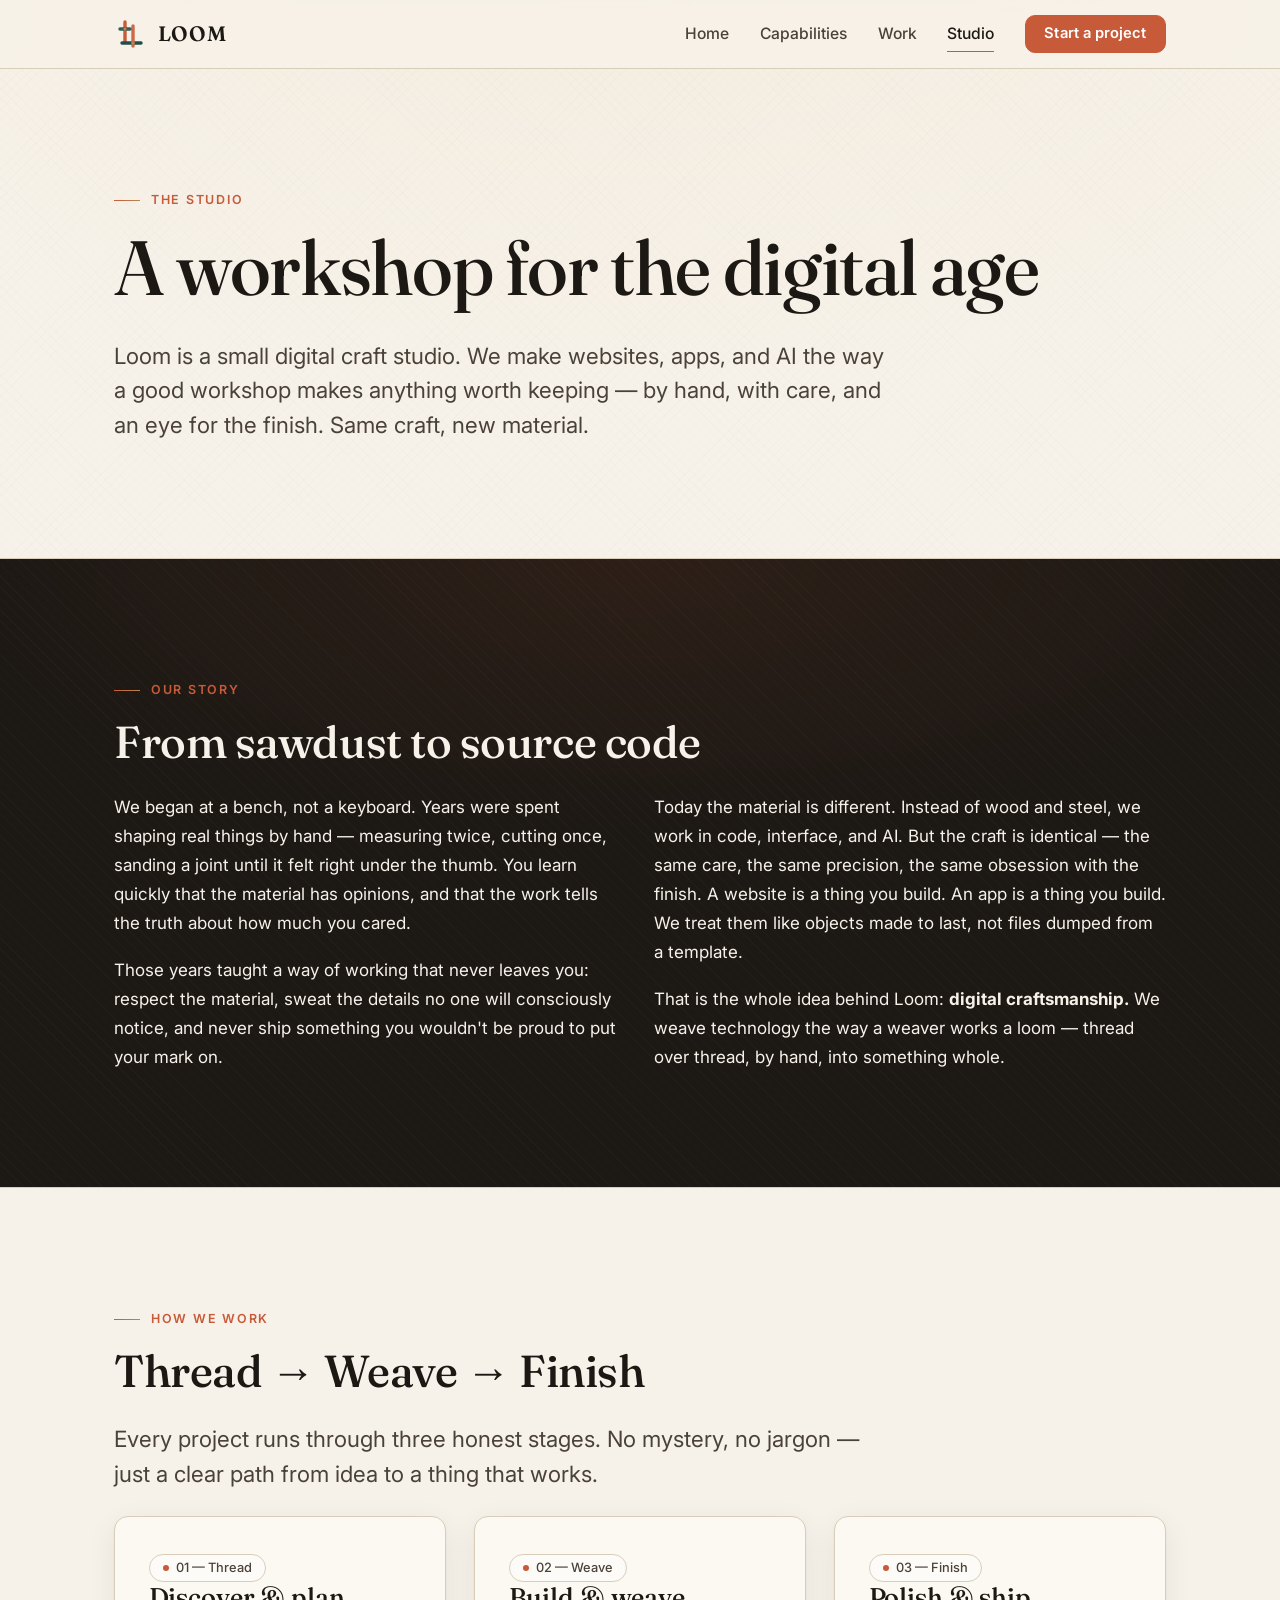
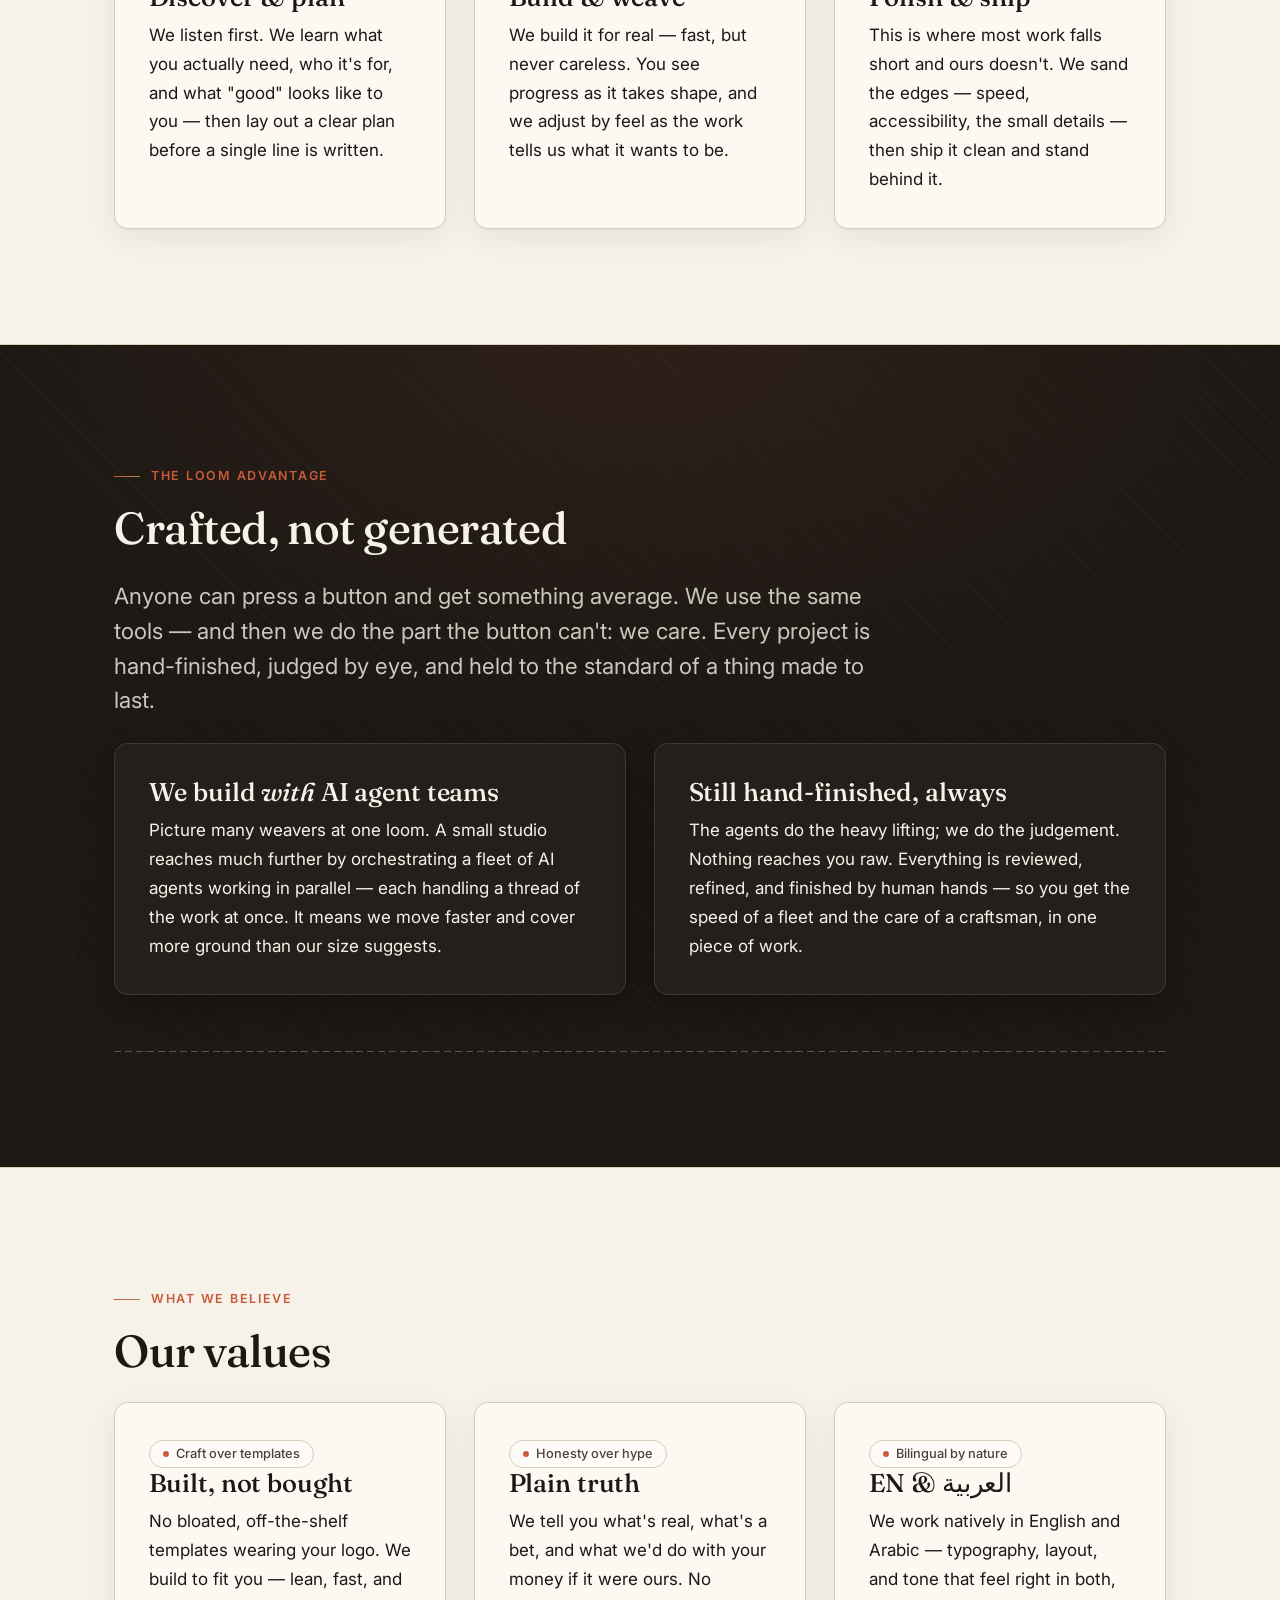
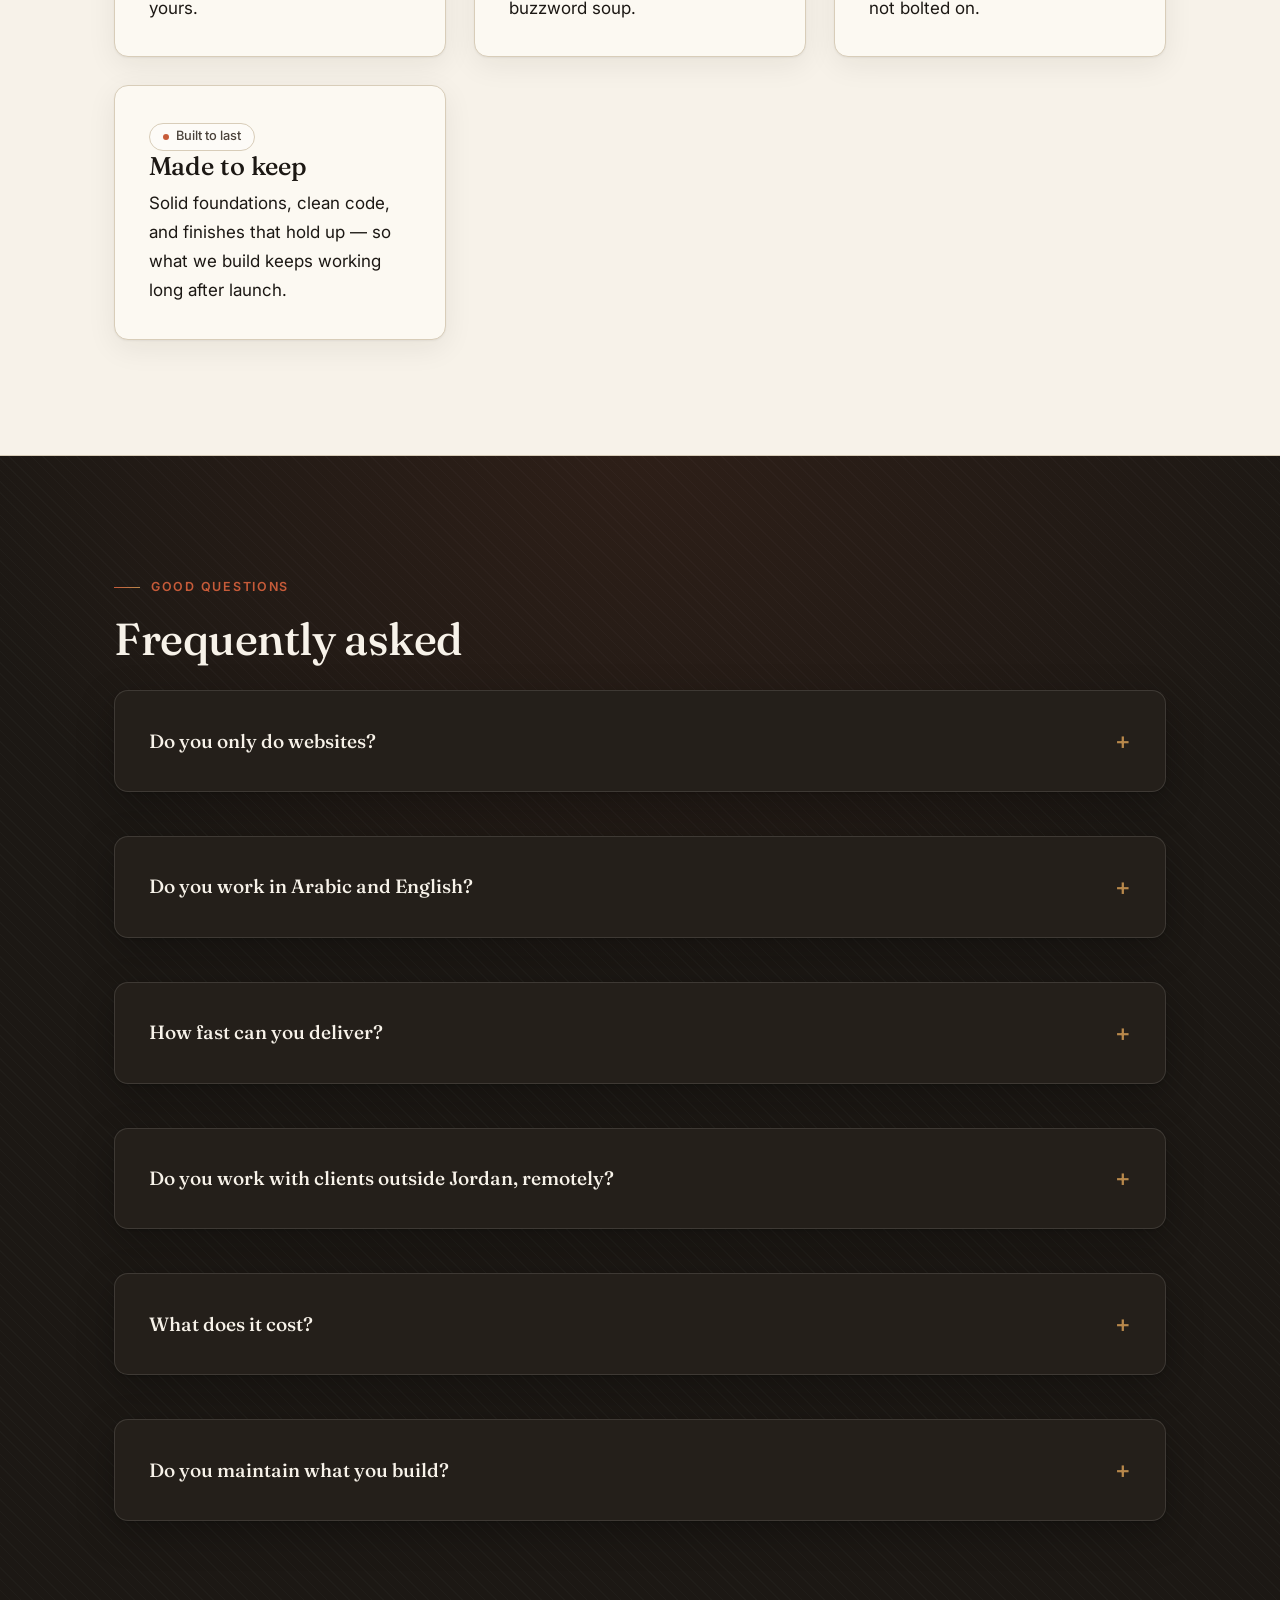
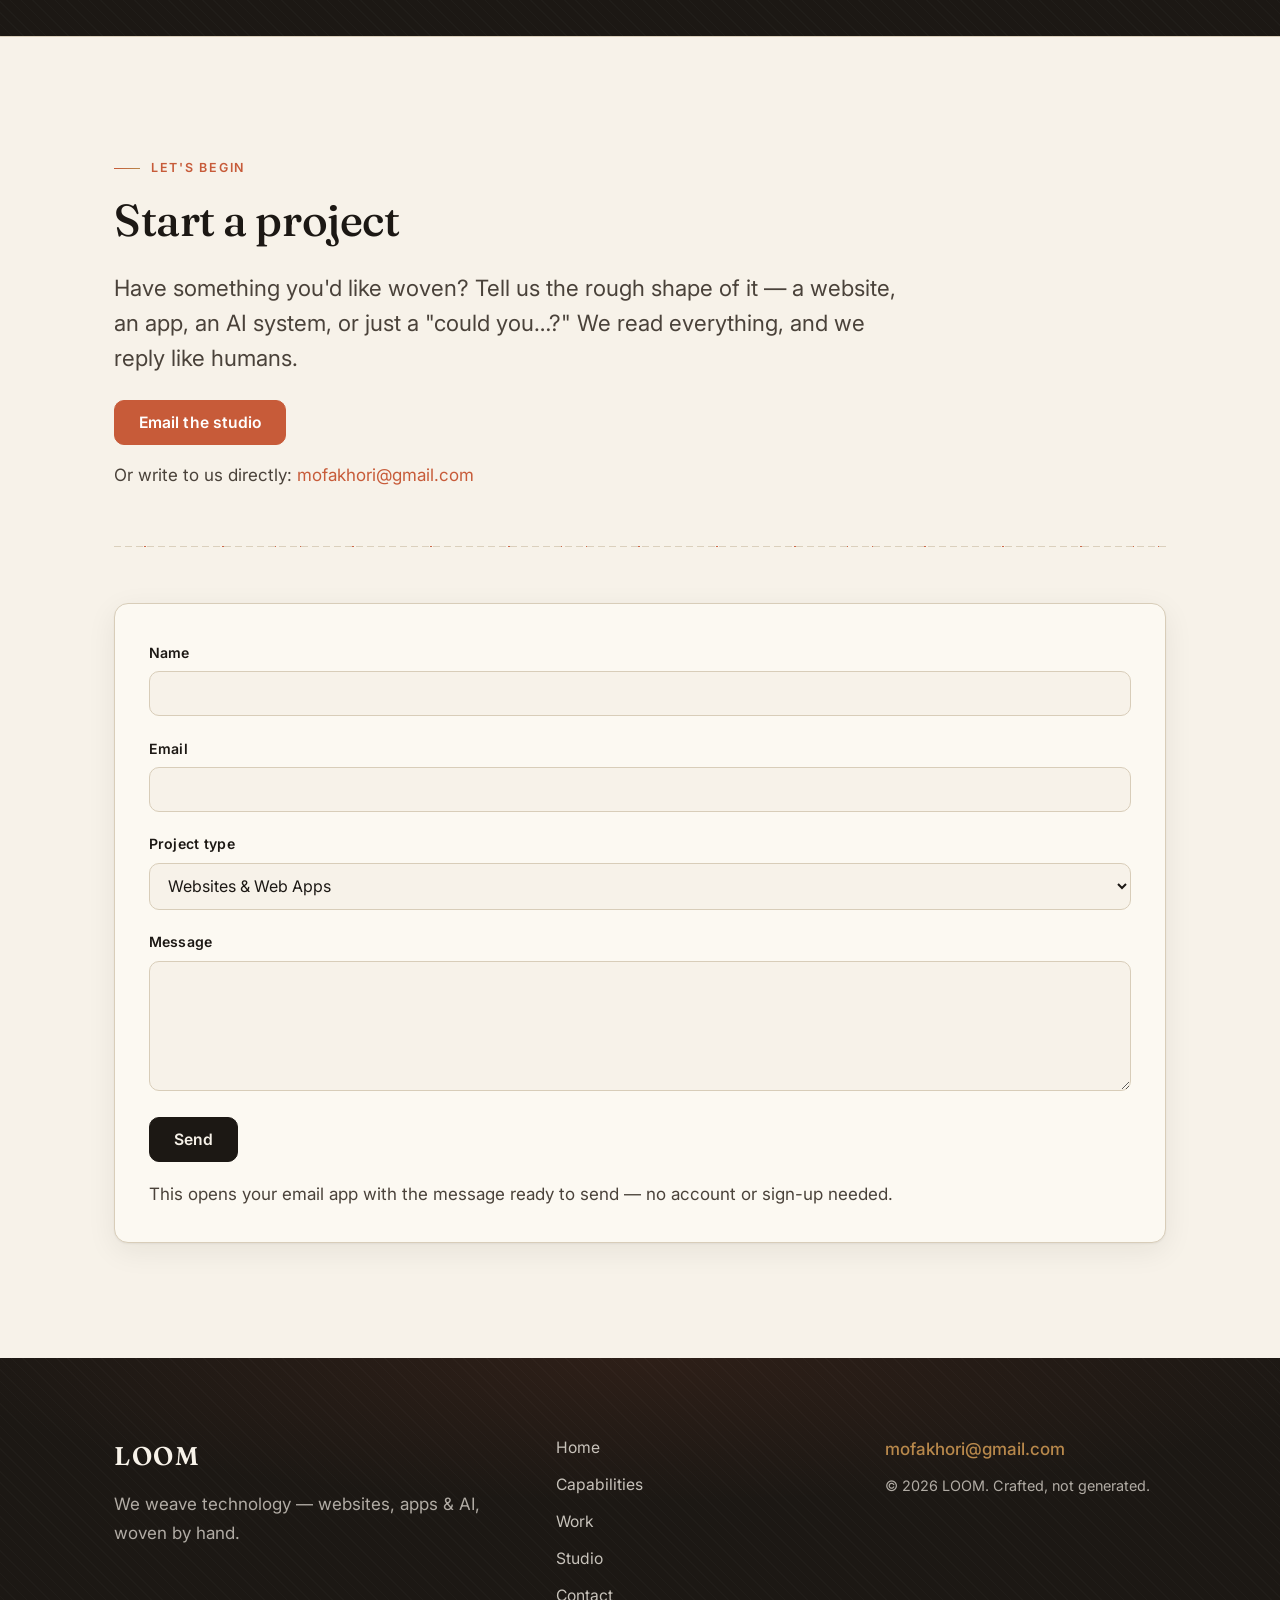
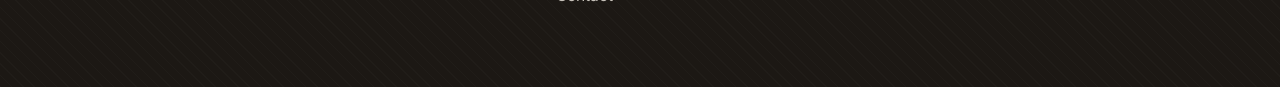
==== commit 2faffd57: "3D upgrade: woven WebGL hero, AI hero art, real-screenshot device mockups, cursor-tilt & depth - Thr" ====
--- a/about.html
+++ b/about.html
@@ -246,5 +246,6 @@
   </div>
 </footer>
 <script src="assets/js/loom.js" defer></script>
+<script src="assets/js/loom-3d.js" defer></script>
 </body>
 </html>
--- a/assets/css/loom.css
+++ b/assets/css/loom.css
@@ -859,3 +859,151 @@
 .section--ink details.card summary { color: var(--paper); }
 .section--ink details.card summary::after { color: var(--gold); }
 .section--ink details.card p { color: rgba(247,242,233,.72); }
+
+/* ===========================================================================
+   18. DEPTH & 3D — hero scene, mockups, cursor-tilt, parallax, float
+   =========================================================================== */
+:root {
+  --shadow-3d: 0 38px 70px -28px rgba(28,24,20,.42), 0 16px 30px -16px rgba(28,24,20,.26);
+  --shadow-float: 0 30px 60px -24px rgba(28,24,20,.34);
+}
+
+/* --- Hero v2: copy left, 3D woven art right, ambient WebGL weave behind --- */
+.hero { position: relative; overflow: hidden; }
+.hero__three {
+  position: absolute; inset: 0;
+  width: 100%; height: 100%;
+  z-index: 0;
+  opacity: .42;
+  pointer-events: none;
+}
+/* keep the headline crisp over the woven threads */
+.hero__copy { position: relative; }
+.hero__copy .display, .hero__copy .lede { text-shadow: 0 1px 0 rgba(247,242,233,.5); }
+.hero__inner { position: relative; z-index: 1; }
+.hero__grid {
+  display: grid;
+  grid-template-columns: 1fr;
+  gap: clamp(2.5rem, 5vw, 4rem);
+  align-items: center;
+}
+@media (min-width: 900px) {
+  .hero__grid { grid-template-columns: 1.04fr .96fr; }
+}
+.hero__copy { max-width: 36ch; }
+.hero__copy .display { margin-bottom: .35em; }
+.hero__copy .lede { margin-bottom: 2rem; max-width: 40ch; }
+
+.hero__visual { perspective: 1200px; }
+.hero__art-frame {
+  position: relative;
+  border-radius: 20px;
+  overflow: hidden;
+  border: 1px solid var(--line);
+  background: var(--paper-card);
+  box-shadow: var(--shadow-3d);
+  transform-style: preserve-3d;
+  aspect-ratio: 16 / 11;
+}
+.hero__art-frame img {
+  width: 100%; height: 100%;
+  object-fit: cover;
+  display: block;
+}
+/* a soft woven-gold sheen sweeping the art */
+.hero__art-frame::after {
+  content: ""; position: absolute; inset: 0; pointer-events: none;
+  background: linear-gradient(115deg, transparent 55%, rgba(184,136,75,.18) 80%, transparent 100%);
+}
+
+/* --- Cursor tilt --- */
+[data-tilt] {
+  transform: perspective(1100px) rotateX(0) rotateY(0);
+  transform-style: preserve-3d;
+  transition: transform .5s var(--ease);
+  will-change: transform;
+}
+[data-tilt]:hover { transition: transform .12s var(--ease); }
+[data-tilt-layer] { transition: transform .3s var(--ease); will-change: transform; }
+
+/* --- Scroll parallax --- */
+[data-parallax] { transform: translate3d(0, var(--py, 0px), 0); will-change: transform; }
+
+/* --- Gentle float (decorative) --- */
+@keyframes loom-float { 0%,100% { transform: translateY(0); } 50% { transform: translateY(-12px); } }
+.float { animation: loom-float 7s ease-in-out infinite; }
+
+/* --- Device mockups (browser + phone) holding real screenshots --- */
+.scene { perspective: 1200px; }
+
+.mockup {
+  border-radius: 14px;
+  overflow: hidden;
+  background: var(--paper-card);
+  border: 1px solid var(--line);
+  box-shadow: var(--shadow-3d);
+}
+.mockup__bar {
+  display: flex; align-items: center; gap: .45rem;
+  padding: .6rem .8rem;
+  background: linear-gradient(180deg, #fffdf8, var(--paper-2));
+  border-bottom: 1px solid var(--line);
+}
+.mockup__dot { width: 9px; height: 9px; border-radius: 50%; background: #d9cdb6; flex: none; }
+.mockup__dot:nth-child(1) { background: #e0795c; }
+.mockup__dot:nth-child(2) { background: #e3b765; }
+.mockup__dot:nth-child(3) { background: #8fb7a6; }
+.mockup__url {
+  margin-left: .6rem; flex: 1;
+  font-size: .72rem; color: var(--ink-soft);
+  background: var(--paper); border: 1px solid var(--line);
+  border-radius: 999px; padding: .2rem .7rem;
+  white-space: nowrap; overflow: hidden; text-overflow: ellipsis;
+  max-width: 60%;
+}
+.mockup__img { display: block; width: 100%; height: auto; }
+
+.mockup--phone {
+  border: 9px solid #1b1714;
+  border-radius: 36px;
+  padding: 0; max-width: 270px;
+  margin-inline: auto;
+  position: relative;
+  background: #1b1714;
+}
+.mockup--phone .mockup__img { border-radius: 26px; }
+.mockup--phone::before {
+  content: ""; position: absolute; top: 10px; left: 50%; transform: translateX(-50%);
+  width: 78px; height: 6px; border-radius: 99px;
+  background: rgba(247,242,233,.35); z-index: 2;
+}
+
+/* A stage that gives floating mockups breathing room + depth backdrop */
+.showpiece {
+  position: relative;
+  display: grid;
+  gap: clamp(1.5rem, 4vw, 3rem);
+  grid-template-columns: 1fr;
+  align-items: center;
+}
+@media (min-width: 880px) { .showpiece { grid-template-columns: 1.1fr .9fr; } }
+.showpiece__media { position: relative; min-height: 1px; }
+.showpiece__copy > :last-child { margin-bottom: 0; }
+.showpiece__copy .pill-row { margin-bottom: 1.4rem; }
+.showpiece + .showpiece { margin-top: clamp(3rem, 7vw, 6rem); }
+.section__head + .showpiece { margin-top: clamp(1.5rem, 3vw, 2.5rem); }
+@media (min-width: 880px) {
+  .showpiece--flip .showpiece__media { order: 2; }
+  .showpiece--flip .showpiece__copy { order: 1; }
+}
+
+/* When a mockup sits in a tilt scene, layers can lift for depth */
+.lift-1 { transform: translateZ(20px); }
+.lift-2 { transform: translateZ(45px); }
+
+/* Reduced motion: kill tilt/parallax/float transforms & animation */
+@media (prefers-reduced-motion: reduce) {
+  [data-tilt], [data-parallax] { transform: none !important; }
+  .float { animation: none; }
+  .hero__three { opacity: .4; }
+}
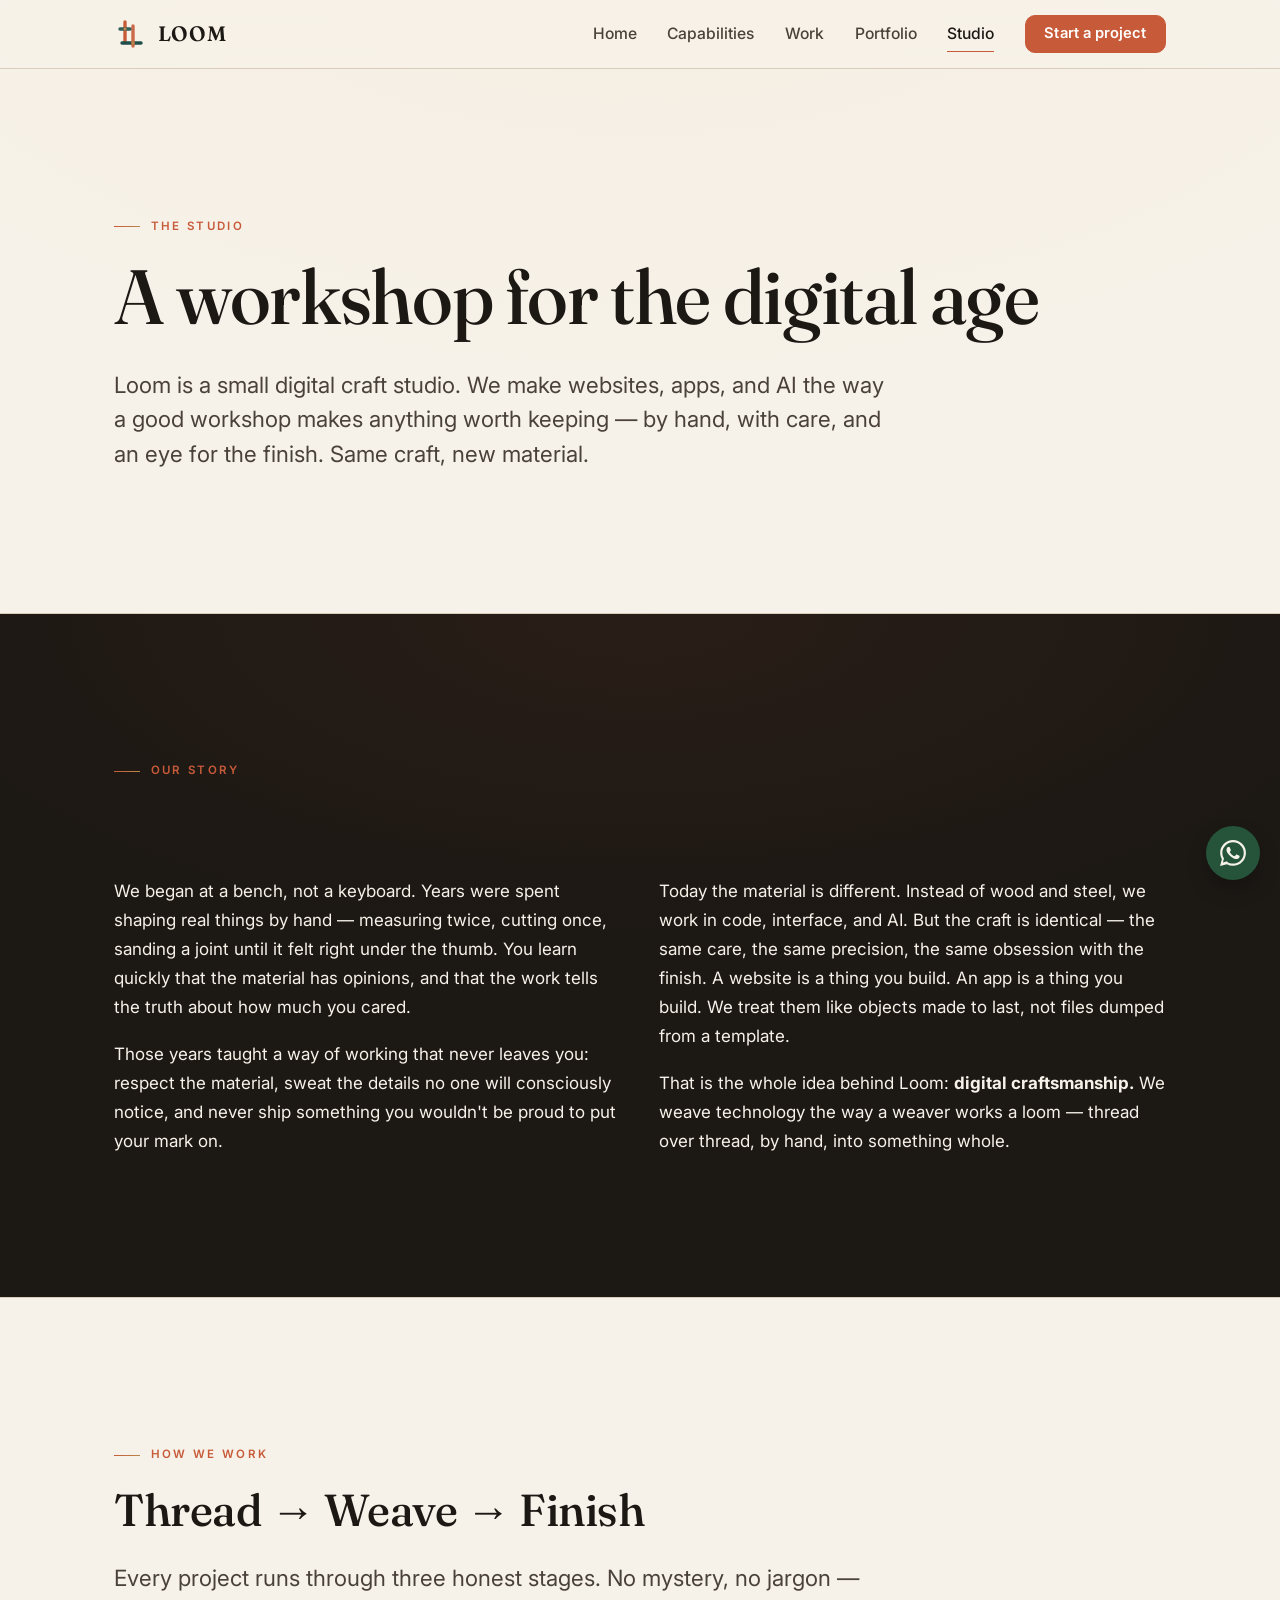
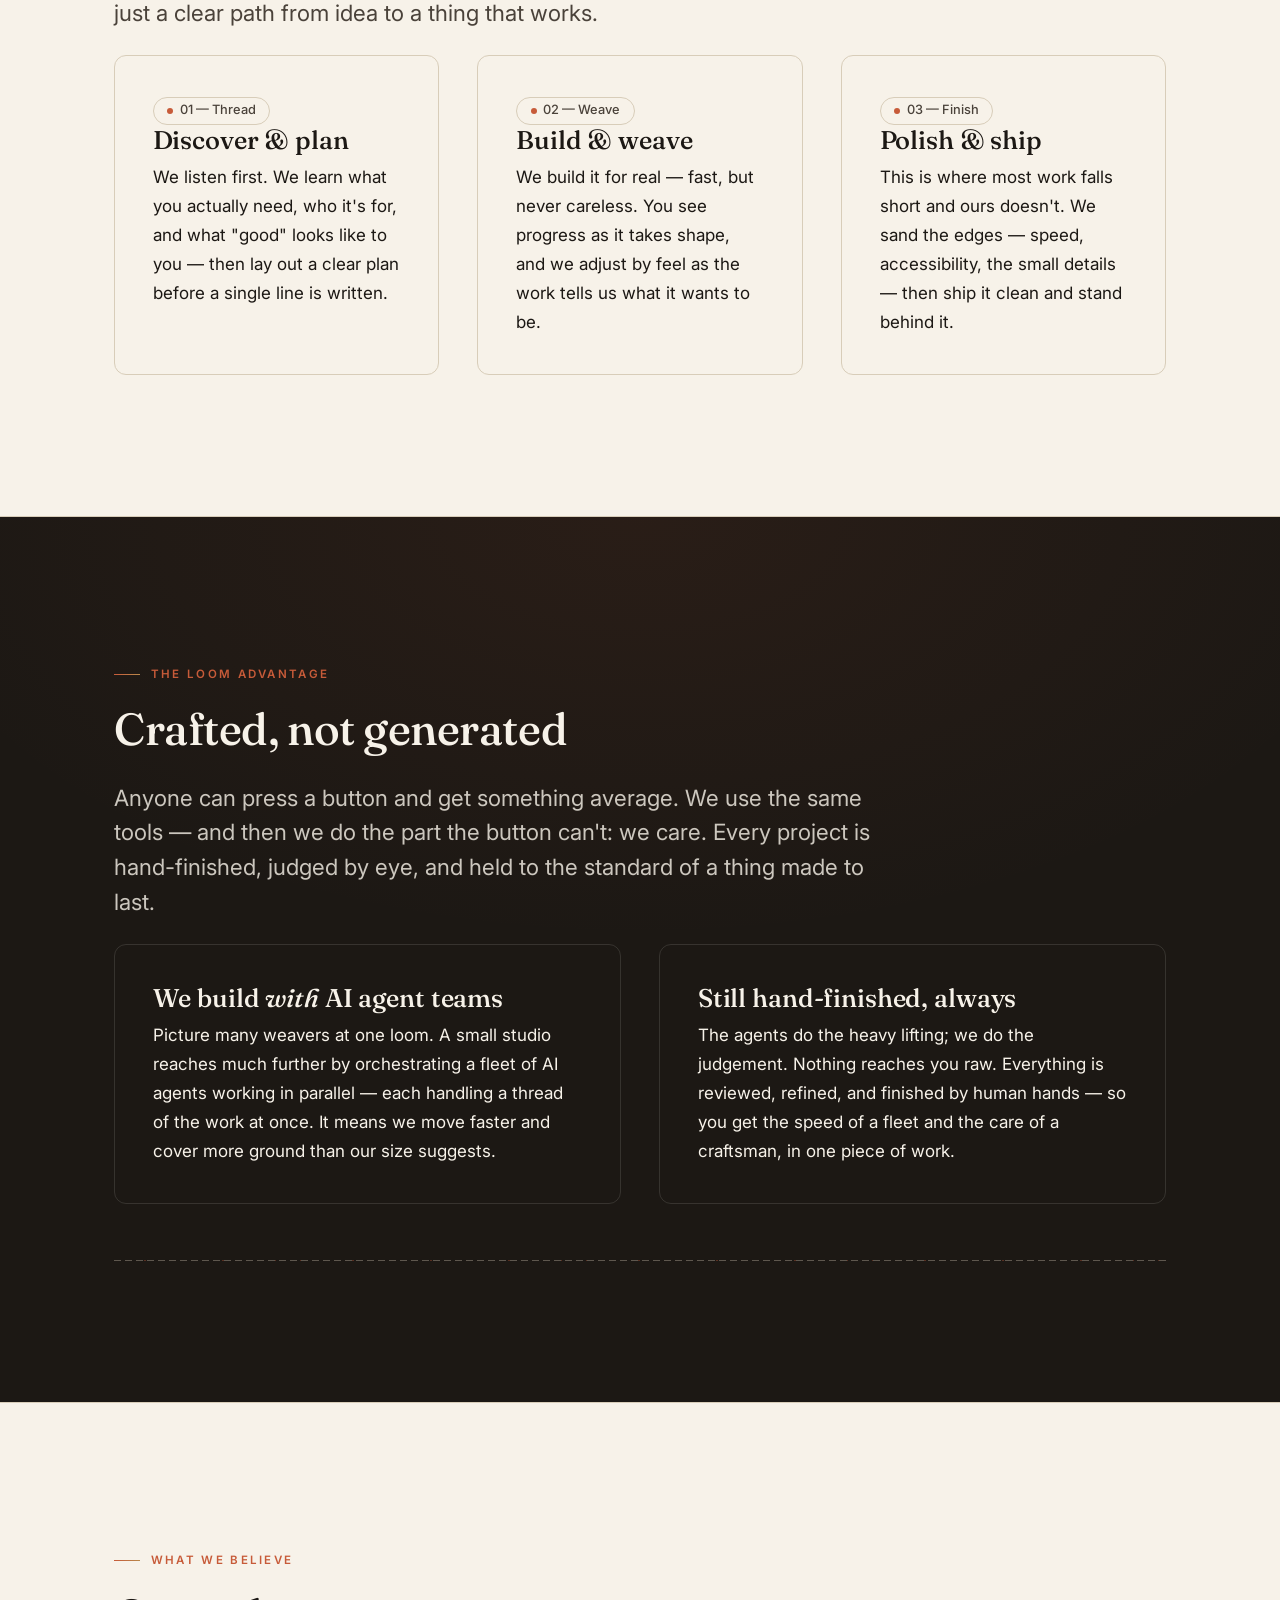
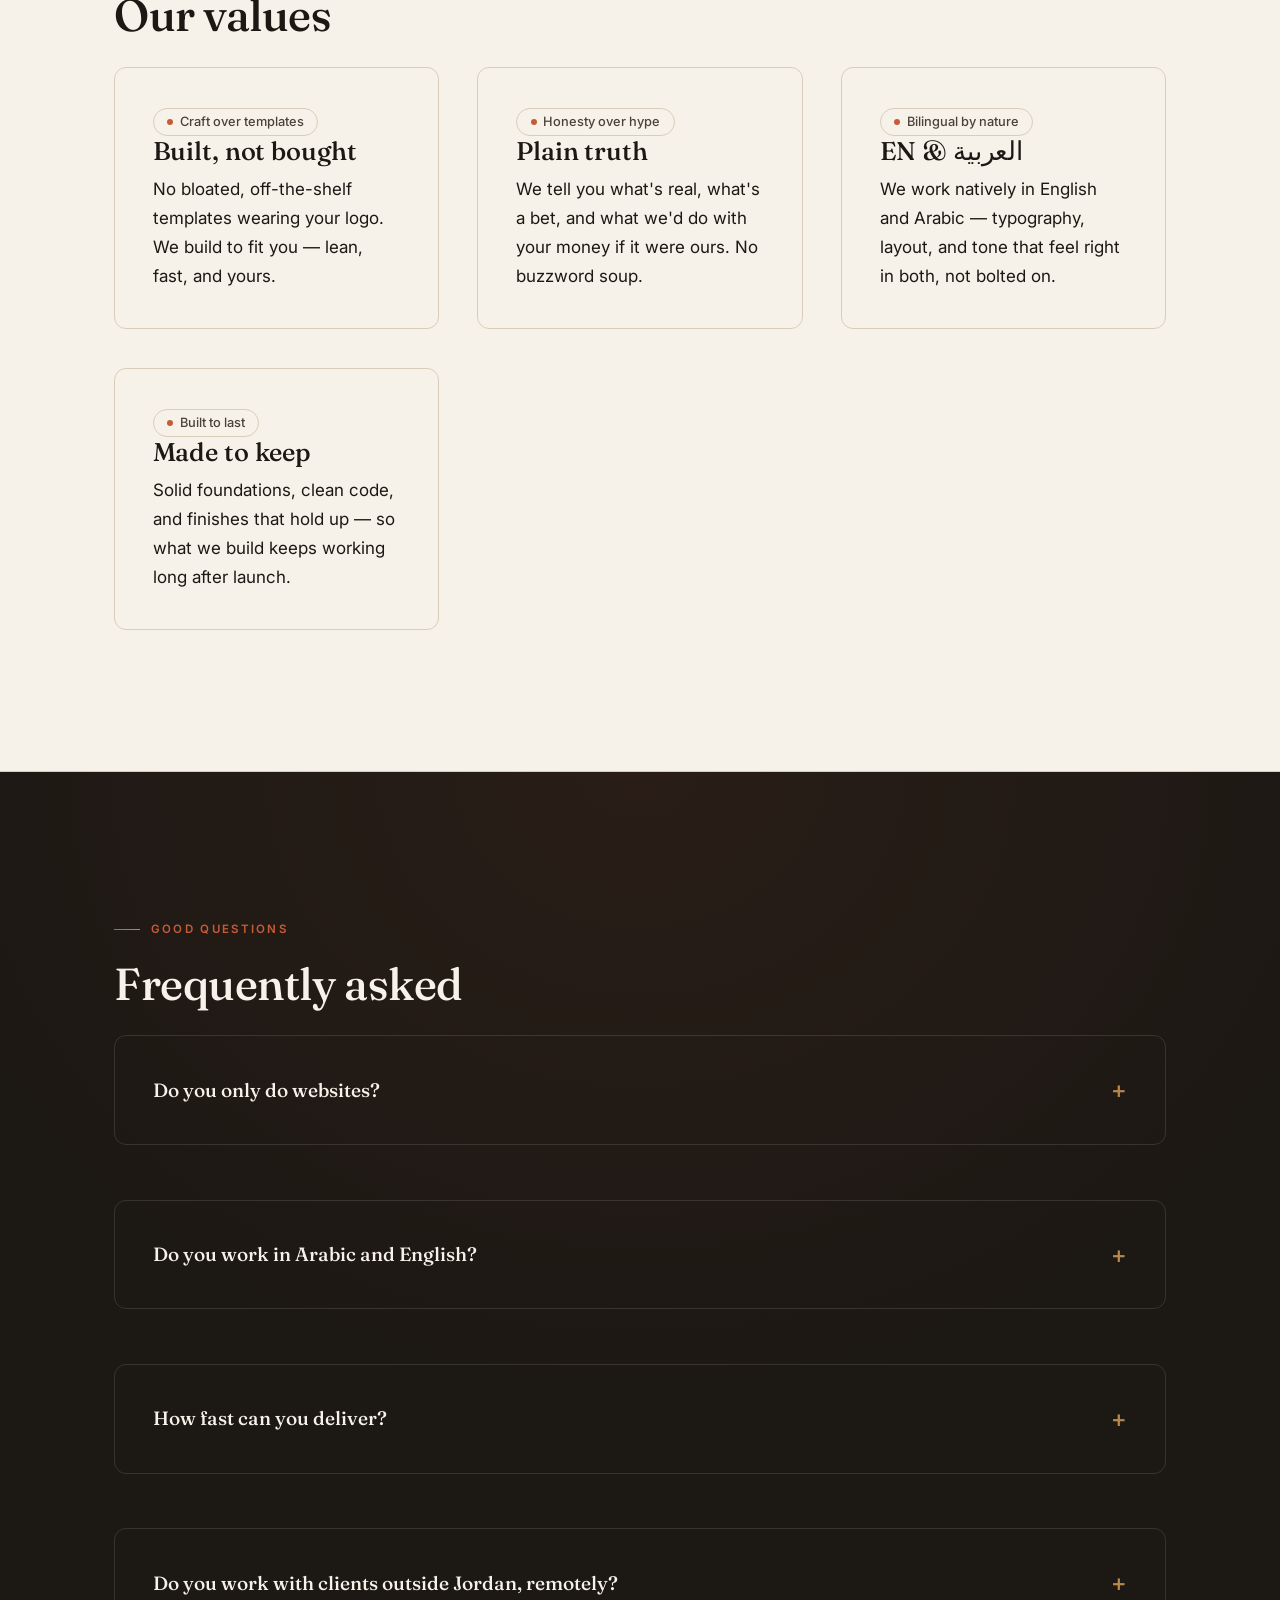
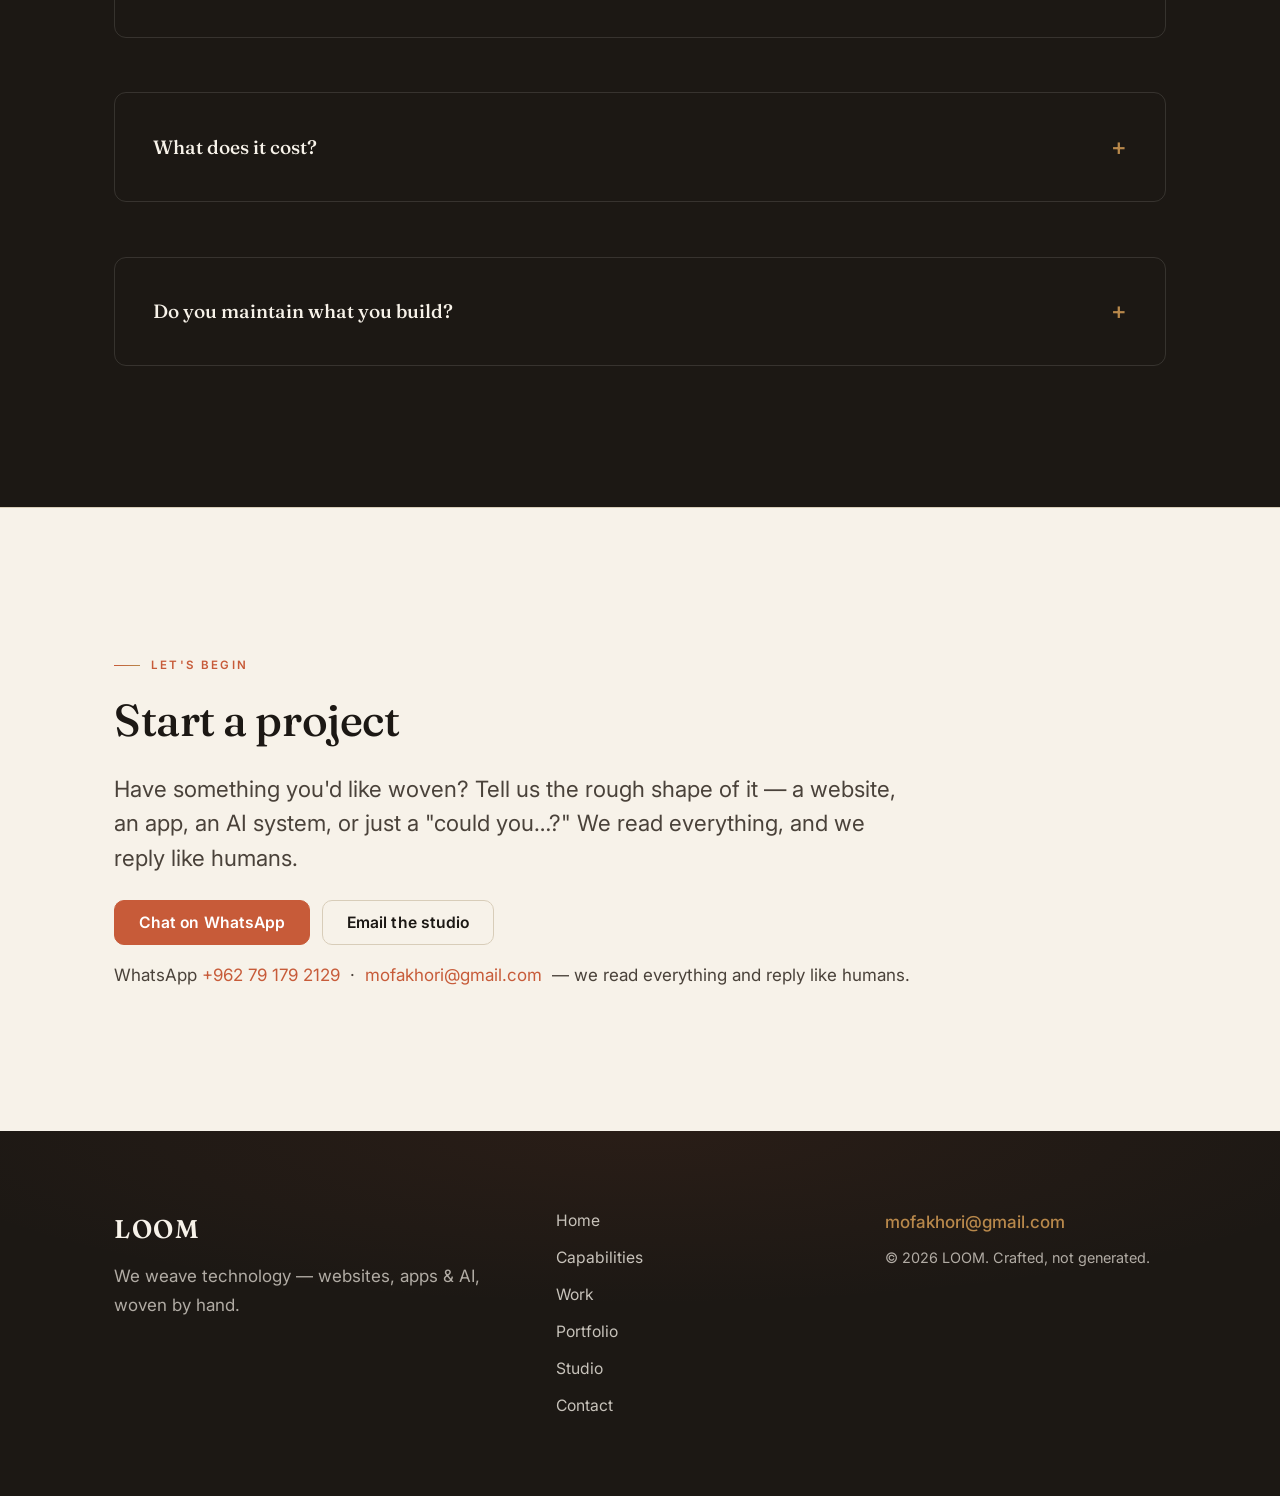
==== commit f8484872: "Initial commit: LOOM studio site + credited partner portfolio Co-Authored-By: Claude Opus 4.8 (1M co" ====
--- a/about.html
+++ b/about.html
@@ -31,6 +31,7 @@
       <a href="index.html">Home</a>
       <a href="services.html">Capabilities</a>
       <a href="work.html">Work</a>
+      <a href="portfolio.html">Portfolio</a>
       <a href="about.html" aria-current="page">Studio</a>
       <a class="btn btn--thread nav__cta" href="about.html#contact">Start a project</a>
     </nav>
@@ -150,7 +151,7 @@
       <div class="grid reveal">
         <details class="card">
           <summary>Do you only do websites?</summary>
-          <p>No. Websites and web apps are our lead craft, but we also build AR &amp; custom apps, AI agent teams &amp; bots, CRM &amp; business systems, full-stack IT &amp; development, and brand &amp; design. If it can be woven from code and care, we can likely make it.</p>
+          <p>No. Websites and web apps are our lead craft, but we also build company profiles, augmented reality, mobile apps, AI agent teams &amp; bots, CRM &amp; business systems, software systems, and brand &amp; design. If it can be woven from code and care, we can likely make it.</p>
         </details>
         <details class="card">
           <summary>Do you work in Arabic and English?</summary>
@@ -183,44 +184,11 @@
       <h2 class="reveal">Start a project</h2>
       <p class="lede reveal">Have something you'd like woven? Tell us the rough shape of it — a website, an app, an AI system, or just a "could you…?" We read everything, and we reply like humans.</p>
 
-      <div class="reveal" style="margin: 1.5rem 0 2.5rem;">
-        <a class="btn btn--thread" href="mailto:mofakhori@gmail.com?subject=New%20project%20with%20LOOM">Email the studio</a>
-        <p class="muted" style="margin-top: 1rem;">Or write to us directly: <a href="mailto:mofakhori@gmail.com">mofakhori@gmail.com</a></p>
-      </div>
-
-      <p class="thread-rule" aria-hidden="true"></p>
-
-      <div class="grid reveal">
-        <form class="card" action="mailto:mofakhori@gmail.com" method="post" enctype="text/plain" aria-label="Start a project">
-          <p>
-            <label for="name">Name</label><br>
-            <input type="text" id="name" name="Name" required autocomplete="name">
-          </p>
-          <p>
-            <label for="email">Email</label><br>
-            <input type="email" id="email" name="Email" required autocomplete="email">
-          </p>
-          <p>
-            <label for="ptype">Project type</label><br>
-            <select id="ptype" name="Project type">
-              <option>Websites &amp; Web Apps</option>
-              <option>AR &amp; Custom Apps</option>
-              <option>AI Agent Teams &amp; Bots</option>
-              <option>CRM &amp; Business Systems</option>
-              <option>IT &amp; Development</option>
-              <option>Brand &amp; Design</option>
-            </select>
-          </p>
-          <p>
-            <label for="message">Message</label><br>
-            <textarea id="message" name="Message" rows="5" required></textarea>
-          </p>
-          <p>
-            <button type="submit" class="btn btn--primary">Send</button>
-          </p>
-          <p class="muted">This opens your email app with the message ready to send — no account or sign-up needed.</p>
-        </form>
-      </div>
+      <div class="reveal" style="margin: 1.5rem 0 1rem; display: flex; flex-wrap: wrap; gap: .75rem;">
+        <a class="btn btn--thread" href="https://wa.me/962791792129?text=Hi%20LOOM%2C%20I%27d%20like%20to%20start%20a%20project." target="_blank" rel="noopener">Chat on WhatsApp</a>
+        <a class="btn btn--ghost" href="mailto:mofakhori@gmail.com?subject=New%20project%20with%20LOOM">Email the studio</a>
+      </div>
+      <p class="muted reveal">WhatsApp <a href="https://wa.me/962791792129" target="_blank" rel="noopener">+962&nbsp;79&nbsp;179&nbsp;2129</a> &nbsp;·&nbsp; <a href="mailto:mofakhori@gmail.com">mofakhori@gmail.com</a> &nbsp;— we read everything and reply like humans.</p>
     </div>
   </section>
 
@@ -236,6 +204,7 @@
       <a href="index.html">Home</a>
       <a href="services.html">Capabilities</a>
       <a href="work.html">Work</a>
+      <a href="portfolio.html">Portfolio</a>
       <a href="about.html">Studio</a>
       <a href="about.html#contact">Contact</a>
     </nav>
--- a/assets/css/loom.css
+++ b/assets/css/loom.css
@@ -1007,3 +1007,136 @@
   .float { animation: none; }
   .hero__three { opacity: .4; }
 }
+
+/* ===========================================================================
+   19. AR VIEWER · PRINTABLE MOCKUP · LOGO-REVEAL INTRO
+   =========================================================================== */
+
+/* --- <model-viewer> AR demo --- */
+.ar-viewer {
+  width: 100%;
+  max-width: 480px;
+  aspect-ratio: 1 / 1;
+  margin-inline: auto;
+  border-radius: 20px;
+  border: 1px solid var(--line);
+  background:
+    radial-gradient(120% 100% at 50% 20%, #fffdf8 0%, var(--paper-2) 70%, #e7dcc8 100%);
+  box-shadow: var(--shadow-3d);
+  --poster-color: transparent;
+  cursor: grab;
+}
+.ar-viewer:active { cursor: grabbing; }
+.ar-btn {
+  position: absolute;
+  bottom: 16px; left: 50%; transform: translateX(-50%);
+  white-space: nowrap;
+}
+/* model-viewer's own progress bar tinted to brand */
+.ar-viewer::part(default-progress-bar) { background: var(--thread); }
+.ar-hint { margin-top: 1rem; font-size: .85rem; }
+
+/* --- Printable / paper mockup (Huroofi) --- */
+.paper-mock {
+  position: relative;
+  max-width: 360px;
+  margin-inline: auto;
+  border-radius: 8px;
+  background: #fff;
+  padding: 10px;
+  border: 1px solid var(--line);
+  box-shadow: var(--shadow-3d);
+}
+.paper-mock::before {            /* a second sheet peeking behind = a stack */
+  content: ""; position: absolute; inset: 0;
+  background: #fff; border: 1px solid var(--line); border-radius: 8px;
+  transform: rotate(-3.5deg); z-index: -1;
+  box-shadow: var(--shadow-float);
+}
+.paper-mock__img { display: block; width: 100%; height: auto; border-radius: 4px; }
+
+/* --- Logo-reveal intro (plays once per session, skips on reduced-motion) --- */
+.intro {
+  position: fixed; inset: 0; z-index: 2000;
+  display: grid; place-items: center;
+  background: var(--paper);
+  transition: opacity .7s var(--ease), visibility .7s var(--ease);
+}
+.intro.is-done { opacity: 0; visibility: hidden; }
+.intro__mark { display: flex; flex-direction: column; align-items: center; gap: 1.1rem; }
+.intro svg { width: 96px; height: 96px; overflow: visible; }
+.intro__thread {
+  fill: none; stroke-width: 2.4; stroke-linecap: round;
+  stroke-dasharray: 1; stroke-dashoffset: 1;
+  animation: intro-draw .9s var(--ease) forwards;
+}
+.intro__thread.t1 { stroke: var(--thread);   animation-delay: .05s; }
+.intro__thread.t2 { stroke: var(--thread-2); animation-delay: .18s; }
+.intro__thread.t3 { stroke: var(--gold);     animation-delay: .31s; }
+.intro__thread.t4 { stroke: var(--thread);   animation-delay: .44s; }
+.intro__word {
+  font-family: var(--font-display); font-weight: 600; font-size: 2rem;
+  letter-spacing: .55em; opacity: 0; color: var(--ink);
+  padding-left: .55em;
+  animation: intro-word .8s var(--ease) .6s forwards;
+}
+@keyframes intro-draw { to { stroke-dashoffset: 0; } }
+@keyframes intro-word { to { opacity: 1; letter-spacing: .2em; } }
+
+@media (prefers-reduced-motion: reduce) {
+  .intro { display: none; }
+}
+
+/* ============================================================================
+   CLEAN-MINIMAL REFINEMENT
+   Inspired by the LOOM client proposals (the Talal CRM one): more air,
+   fewer shadows, hairline structure, calmer surfaces, quieter labels.
+   Keeps the warm parchment palette and the 3D weave hero intact.
+   ========================================================================== */
+
+:root {
+  --pad-y: clamp(5rem, 11vw, 10rem);          /* more vertical breathing room */
+  --shadow: 0 1px 2px rgba(28,24,20,.04);      /* much softer baseline shadow */
+}
+
+/* Calmer parchment — drop the diagonal grain, keep only a faint warm glow. */
+body {
+  background-image: radial-gradient(120% 90% at 50% -12%, rgba(184,136,75,.05), transparent 62%);
+}
+.section--ink {
+  background-image: radial-gradient(100% 80% at 50% 0%, rgba(199,91,57,.08), transparent 60%);
+}
+
+/* More space between grid items. */
+.grid, .grid-2, .grid-3 { gap: clamp(1.5rem, 3vw, 2.5rem); }
+
+/* Quieter, more tracked labels — editorial restraint. */
+.eyebrow { font-size: .72rem; letter-spacing: .2em; margin-bottom: 1.3rem; }
+
+/* Roomier section heads. */
+.section__head { margin-bottom: clamp(2.6rem, 5vw, 4.25rem); }
+
+/* Flat, editorial cards: hairline structure instead of raised paper.
+   No drop shadow, no hover lift — calm and minimal. The thread accent stays. */
+.card {
+  background: transparent;
+  box-shadow: none;
+  border-radius: 12px;
+  padding: clamp(1.6rem, 3vw, 2.35rem);
+}
+.card:hover {
+  transform: none;
+  box-shadow: none;
+  border-color: var(--ink);
+  background: rgba(255,255,255,.45);
+}
+.section--ink .card { background: transparent; box-shadow: none; }
+.section--ink .card:hover { background: rgba(247,242,233,.045); border-color: rgba(247,242,233,.32); }
+
+/* Quieter pills — outline only. */
+.pill { background: transparent; }
+
+/* Softer gallery cards (homepage / work) — let the screenshots carry it. */
+.gcard { box-shadow: 0 1px 2px rgba(28,24,20,.05); border-color: var(--line); }
+.gcard:hover { box-shadow: 0 18px 40px -24px rgba(28,24,20,.30); }
+
